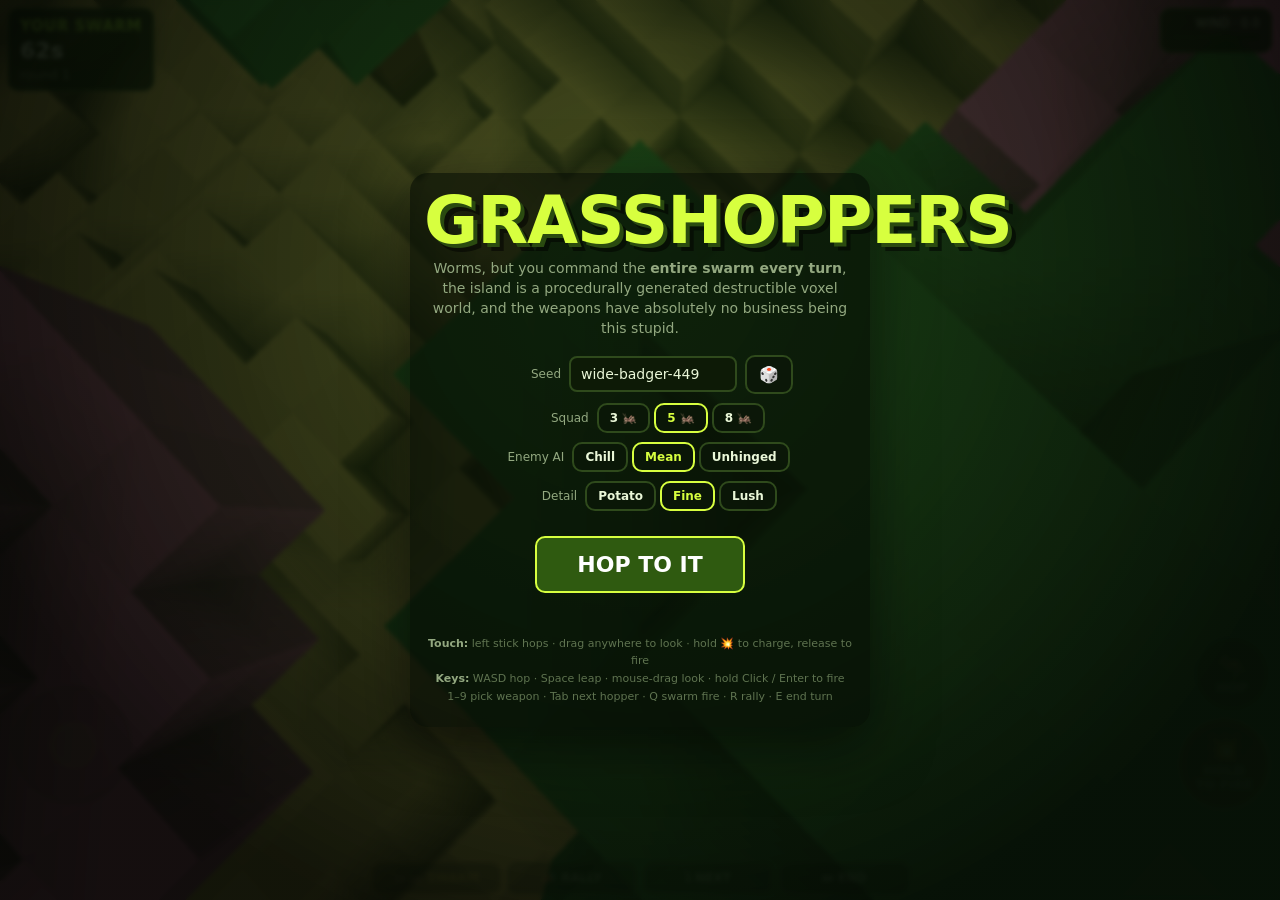
==== Grasshoppers/index.html @ c1a86372 "Add GRASSHOPPERS: a 3D voxel Worms-like with a full swarm and unhinged weapons A self-contained, dep" ====
<!DOCTYPE html>
<html lang="en">
<head>
<meta charset="UTF-8">
<meta name="viewport" content="width=device-width, initial-scale=1.0, maximum-scale=1.0, minimum-scale=1.0, user-scalable=no, viewport-fit=cover">
<meta name="mobile-web-app-capable" content="yes">
<meta name="apple-mobile-web-app-capable" content="yes">
<meta name="theme-color" content="#0d1408">
<title>GRASSHOPPERS — 3D voxel swarm artillery</title>
<style>
  :root {
    --ink: #eaf7d8;
    --dim: #93a880;
    --panel: rgba(12, 22, 8, 0.82);
    --edge: #2f4a1c;
    --hot: #d7ff3f;
    --team-a: #b6ff3b;
    --team-b: #ff5fa8;
    --danger: #ff5a3c;
    --safe: calc(env(safe-area-inset-bottom, 0px));
  }
  * { box-sizing: border-box; -webkit-tap-highlight-color: transparent; }
  html, body {
    margin: 0; padding: 0; width: 100%; height: 100%;
    overflow: hidden;
    background: #06090c;
    color: var(--ink);
    font-family: "Trebuchet MS", "Segoe UI", system-ui, sans-serif;
    overscroll-behavior: none;
    touch-action: none;
    user-select: none; -webkit-user-select: none;
  }
  #glcanvas {
    position: fixed; inset: 0; width: 100%; height: 100%;
    display: block; touch-action: none;
  }

  /* ---------------------------------------------------------------- chrome */
  #ui { position: fixed; inset: 0; pointer-events: none; z-index: 5; }
  .card {
    background: var(--panel);
    border: 2px solid var(--edge);
    border-radius: 10px;
    backdrop-filter: blur(4px);
    -webkit-backdrop-filter: blur(4px);
  }
  .btn {
    pointer-events: auto;
    background: var(--panel);
    border: 2px solid var(--edge);
    color: var(--ink);
    border-radius: 10px;
    font: inherit; font-weight: bold;
    padding: 8px 12px;
    cursor: pointer;
    transition: transform .06s, background .12s, border-color .12s;
  }
  .btn:active { transform: scale(.94); background: #23400f; }
  .btn.on { border-color: var(--hot); color: var(--hot); }
  .btn:disabled { opacity: .35; }

  /* top bar */
  #topbar {
    position: absolute; top: calc(env(safe-area-inset-top,0px) + 8px);
    left: 8px; right: 8px;
    display: flex; gap: 8px; align-items: flex-start; justify-content: space-between;
  }
  #turnbox { padding: 6px 10px; font-size: 13px; line-height: 1.35; min-width: 132px; }
  #turnwho { font-weight: bold; font-size: 15px; letter-spacing: .5px; }
  #clock { font-size: 22px; font-weight: bold; font-variant-numeric: tabular-nums; }
  #clock.low { color: var(--danger); }
  #windbox { padding: 6px 10px; font-size: 12px; text-align: right; }
  #windbar { height: 6px; background: #1d2b12; border-radius: 3px; margin-top: 4px; position: relative; width: 88px; }
  #windfill { position: absolute; top: 0; bottom: 0; left: 50%; background: var(--hot); border-radius: 3px; }

  /* squad roster */
  #roster {
    position: absolute; top: calc(env(safe-area-inset-top,0px) + 96px);
    left: 8px; display: flex; flex-direction: column; gap: 4px;
    max-height: 44vh; overflow: hidden;
  }
  .pip {
    pointer-events: auto; cursor: pointer;
    display: flex; align-items: center; gap: 5px;
    background: var(--panel); border: 2px solid var(--edge);
    border-radius: 8px; padding: 2px 6px; font-size: 11px; width: 104px;
  }
  .pip.sel { border-color: var(--hot); }
  .pip.spent { opacity: .4; }
  .pip.dead { display: none; }
  .pipbar { flex: 1; height: 5px; background: #331; border-radius: 3px; overflow: hidden; }
  .pipfill { height: 100%; background: var(--team-a); }
  .pipname { width: 20px; font-weight: bold; }

  /* reticle */
  #retic {
    position: absolute; left: 50%; top: 50%; width: 42px; height: 42px;
    margin: -21px 0 0 -21px; opacity: .9;
  }
  #retic div { position: absolute; background: var(--hot); }
  #retic .h { left: 0; right: 0; top: 20px; height: 2px; }
  #retic .v { top: 0; bottom: 0; left: 20px; width: 2px; }
  #retic .dot { left: 18px; top: 18px; width: 6px; height: 6px; border-radius: 50%; background: #fff; }
  #retic.hidden { display: none; }

  /* power meter */
  #powerwrap {
    position: absolute; left: 50%; top: 50%; margin: 30px 0 0 -70px;
    width: 140px; height: 12px; background: rgba(0,0,0,.55);
    border: 2px solid var(--edge); border-radius: 7px; overflow: hidden; display: none;
  }
  #powerwrap.show { display: block; }
  #powerfill { height: 100%; width: 0%; background: linear-gradient(90deg,#8bd63a,#f4e03a,#ff4d2e); }

  /* joystick */
  #stick {
    position: absolute; left: 14px; bottom: calc(var(--safe) + 96px);
    width: 118px; height: 118px; border-radius: 50%;
    background: rgba(10,20,6,.42); border: 2px solid var(--edge);
    pointer-events: auto; touch-action: none;
  }
  #stickknob {
    position: absolute; left: 50%; top: 50%; width: 46px; height: 46px;
    margin: -23px 0 0 -23px; border-radius: 50%;
    background: rgba(180,255,80,.5); border: 2px solid var(--hot);
  }

  /* right cluster */
  #rightpad {
    position: absolute; right: 12px; bottom: calc(var(--safe) + 92px);
    display: flex; flex-direction: column; align-items: flex-end; gap: 10px;
  }
  .bigbtn {
    pointer-events: auto; width: 88px; height: 88px; border-radius: 50%;
    border: 3px solid var(--edge); background: rgba(12,22,8,.8);
    color: var(--ink); font: inherit; font-weight: bold; font-size: 13px;
    display: flex; flex-direction: column; align-items: center; justify-content: center;
    line-height: 1.1; cursor: pointer; touch-action: none;
  }
  .bigbtn .em { font-size: 26px; }
  .bigbtn:active { transform: scale(.93); }
  #firebtn { border-color: #7a2a18; background: rgba(60,14,6,.8); }
  #hopbtn  { width: 72px; height: 72px; }

  /* bottom bar */
  #bottom {
    position: absolute; left: 0; right: 0; bottom: 0;
    padding: 6px 8px calc(var(--safe) + 6px);
    display: flex; flex-direction: column; gap: 6px;
  }
  #weprow { display: flex; gap: 6px; overflow-x: auto; padding-bottom: 2px; pointer-events: auto; scrollbar-width: none; }
  #weprow::-webkit-scrollbar { display: none; }
  .wep {
    pointer-events: auto; flex: 0 0 auto; cursor: pointer;
    background: var(--panel); border: 2px solid var(--edge); border-radius: 9px;
    padding: 3px 7px; font-size: 10px; text-align: center; min-width: 54px;
  }
  .wep .em { font-size: 20px; display: block; line-height: 1.1; }
  .wep .ammo { color: var(--dim); font-size: 9px; }
  .wep.sel { border-color: var(--hot); background: #23400f; }
  .wep.out { opacity: .3; }
  #cmdrow { display: flex; gap: 6px; justify-content: center; }
  #cmdrow .btn { font-size: 12px; padding: 7px 10px; flex: 1 1 0; max-width: 130px; }
  #swarmbtn { border-color: #7a5a10; color: #ffd84d; }

  /* toast */
  #toasts {
    position: absolute; left: 50%; top: 10%; transform: translateX(-50%);
    display: flex; flex-direction: column-reverse; align-items: center; gap: 5px;
    width: min(70%, 420px); pointer-events: none;
  }
  .toast {
    background: rgba(8,16,4,.78); border: 1px solid var(--edge); border-radius: 9px;
    padding: 5px 11px; font-weight: bold; font-size: 12.5px; text-align: center;
    line-height: 1.3; animation: pop .28s ease-out;
  }
  .toast.big { font-size: 16px; color: var(--hot); border-color: var(--hot); }
  @keyframes pop { from { transform: scale(.7); opacity: 0 } to { transform: scale(1); opacity: 1 } }

  /* screens */
  .screen {
    position: absolute; inset: 0; z-index: 20; pointer-events: auto;
    display: flex; align-items: center; justify-content: center;
    background: radial-gradient(circle at 50% 30%, rgba(20,42,10,.72) 0%, rgba(4,8,3,.93) 78%);
    backdrop-filter: blur(2px); -webkit-backdrop-filter: blur(2px);
    overflow-y: auto; padding: 20px 14px;
  }
  .screen.hidden { display: none; }
  .sheet {
    max-width: 460px; width: 100%; text-align: center;
    background: rgba(6, 12, 4, .62); border-radius: 18px; padding: 18px 14px 22px;
    box-shadow: 0 18px 60px rgba(0,0,0,.55);
  }
  h1 {
    margin: 0; font-size: 13vw; line-height: .92; letter-spacing: -1px;
    color: var(--hot); text-shadow: 4px 4px 0 #2a4a10, 8px 8px 0 rgba(0,0,0,.5);
    font-weight: 900;
  }
  @media (min-width: 520px) { h1 { font-size: 66px; } }
  .sub { color: var(--dim); font-size: 14px; margin: 6px 0 16px; line-height: 1.45; }
  .row { display: flex; gap: 8px; align-items: center; justify-content: center; margin: 9px 0; flex-wrap: wrap; }
  .row label { font-size: 12px; color: var(--dim); min-width: 74px; text-align: right; }
  input[type=text] {
    background: #0d1a06; border: 2px solid var(--edge); color: var(--ink);
    border-radius: 8px; padding: 8px 10px; font: inherit; font-size: 14px; width: 168px;
  }
  .seg { display: flex; gap: 4px; }
  .seg .btn { padding: 6px 11px; font-size: 12px; }
  #playbtn {
    margin-top: 16px; font-size: 22px; padding: 14px 40px;
    background: #2f5a10; border-color: var(--hot); color: #fff;
  }
  .fine { color: #5f7350; font-size: 11px; margin-top: 18px; line-height: 1.6; }
  .fine b { color: var(--dim); }
  #loadnote { color: var(--hot); font-size: 13px; height: 16px; margin-top: 8px; }
  #gtitle { font-size: 9vw; white-space: pre-line; }
  @media (min-width: 520px) { #gtitle { font-size: 46px; } }
</style>
</head>
<body>
<canvas id="glcanvas"></canvas>

<div id="ui">
  <div id="topbar">
    <div id="turnbox" class="card">
      <div id="turnwho">—</div>
      <div id="clock">--</div>
      <div id="roundlbl" style="color:var(--dim)">round 1</div>
    </div>
    <div id="windbox" class="card">
      <div id="windtxt">WIND —</div>
      <div id="windbar"><div id="windfill"></div></div>
      <div id="alivetxt" style="margin-top:5px"></div>
    </div>
  </div>

  <div id="roster"></div>

  <div id="retic"><div class="h"></div><div class="v"></div><div class="dot"></div></div>
  <div id="powerwrap"><div id="powerfill"></div></div>

  <div id="stick"><div id="stickknob"></div></div>

  <div id="rightpad">
    <button id="hopbtn" class="bigbtn"><span class="em">🦘</span>HOP</button>
    <button id="firebtn" class="bigbtn"><span class="em">💥</span>HOLD<br>TO FIRE</button>
  </div>

  <div id="bottom">
    <div id="weprow"></div>
    <div id="cmdrow">
      <button id="swarmbtn" class="btn">🦗🦗 SWARM</button>
      <button id="rallybtn" class="btn">📣 RALLY</button>
      <button id="nextbtn" class="btn">⤵ NEXT</button>
      <button id="endbtn" class="btn">⏭ END</button>
    </div>
  </div>

  <div id="toasts"></div>
</div>

<div id="menu" class="screen">
  <div class="sheet">
    <h1>GRASSHOPPERS</h1>
    <div class="sub">
      Worms, but you command the <b>entire swarm every turn</b>, the island is a
      procedurally generated destructible voxel world, and the weapons have
      absolutely no business being this stupid.
    </div>
    <div class="row">
      <label for="seedin">Seed</label>
      <input id="seedin" type="text" value="" maxlength="20" autocomplete="off" spellcheck="false">
      <button id="reseed" class="btn">🎲</button>
    </div>
    <div class="row">
      <label>Squad</label>
      <div class="seg" id="squadseg"></div>
    </div>
    <div class="row">
      <label>Enemy AI</label>
      <div class="seg" id="diffseg"></div>
    </div>
    <div class="row">
      <label>Detail</label>
      <div class="seg" id="qualseg"></div>
    </div>
    <button id="playbtn" class="btn">HOP TO IT</button>
    <div id="loadnote"></div>
    <div class="fine">
      <b>Touch:</b> left stick hops · drag anywhere to look · hold 💥 to charge, release to fire<br>
      <b>Keys:</b> WASD hop · Space leap · mouse-drag look · hold Click / Enter to fire<br>
      1–9 pick weapon · Tab next hopper · Q swarm fire · R rally · E end turn
    </div>
  </div>
</div>

<div id="gameover" class="screen hidden">
  <div class="sheet">
    <h1 id="gtitle">—</h1>
    <div class="sub" id="gsub"></div>
    <div class="sub" id="gstats" style="color:var(--ink)"></div>
    <button id="againbtn" class="btn" style="font-size:20px;padding:12px 32px;margin-top:10px">REMATCH</button>
  </div>
</div>

<script>
/* =========================================================================
   GRASSHOPPERS — a 3D voxel swarm-artillery game
   ---------------------------------------------------------------------
   Single self-contained page. No dependencies, no build step, no CDN.
   Hand-rolled WebGL2 voxel renderer + procedural world + far too many
   weapons that should never have been approved by anyone.

   Layout of this script:
     01  constants, math, rng, noise
     02  webgl bootstrap + shaders
     03  chunked voxel world + mesher
     04  procedural worldgen
     05  destruction, debris, particles
     06  audio (WebAudio synth, no asset files)
     07  entities: grasshoppers + physics
     08  projectiles + the weapon roster
     09  weapon firing / detonation logic
     10  enemy AI
     11  camera + input (touch first)
     12  HUD + turn state machine
     13  render frame + main loop + boot
   ========================================================================= */
"use strict";

/* ========================================================== 01  constants */

const WX = 80, WY = 56, WZ = 80;         // world size in voxels
const CS = 16;                            // chunk edge
const CX = Math.ceil(WX / CS), CY = Math.ceil(WY / CS), CZ = Math.ceil(WZ / CS);
const NCHUNK = CX * CY * CZ;

const GRAV = 26.0;                        // voxels / s^2
const VOID_Y = -14;                       // below this you are gone

// materials -------------------------------------------------------------
const AIR = 0, GRASS = 1, DIRT = 2, STONE = 3, SAND = 4, WOOD = 5, LEAF = 6,
      CANDY = 7, CHEESE = 8, SLIME = 9, CRYSTAL = 10, SPLAT = 11, BOUNCE = 12,
      ICE = 13, CHAR = 14;
const NMAT = 15;

// per-material colour, filled in by the biome picker at worldgen time
const MATCOL = new Float32Array(NMAT * 3);
// materials that make explosions bigger when they are blown up
const BRITTLE = new Float32Array(NMAT); // extra radius multiplier
let MAX_BRITTLE = 1;                    // largest entry, used to size blast scans

const TEAM_A = 0, TEAM_B = 1;
const TEAMCOL = [[0.71, 1.0, 0.23], [1.0, 0.37, 0.66]];
const TEAMNAME = ["GREEN SWARM", "PINK PLAGUE"];

/* =============================================================== 02  math */

const clamp = (v, a, b) => v < a ? a : v > b ? b : v;
const lerp = (a, b, t) => a + (b - a) * t;
const smooth = t => t * t * (3 - 2 * t);
const TAU = Math.PI * 2;

function len3(x, y, z) { return Math.hypot(x, y, z); }

// column-major 4x4, GL order ------------------------------------------------
function m4ident(o) {
  o[0]=1;o[1]=0;o[2]=0;o[3]=0; o[4]=0;o[5]=1;o[6]=0;o[7]=0;
  o[8]=0;o[9]=0;o[10]=1;o[11]=0; o[12]=0;o[13]=0;o[14]=0;o[15]=1; return o;
}
function m4persp(o, fovy, aspect, near, far) {
  const f = 1 / Math.tan(fovy / 2), nf = 1 / (near - far);
  o[0]=f/aspect;o[1]=0;o[2]=0;o[3]=0;
  o[4]=0;o[5]=f;o[6]=0;o[7]=0;
  o[8]=0;o[9]=0;o[10]=(far+near)*nf;o[11]=-1;
  o[12]=0;o[13]=0;o[14]=2*far*near*nf;o[15]=0;
  return o;
}
function m4look(o, ex, ey, ez, cx, cy, cz, ux, uy, uz) {
  let zx = ex - cx, zy = ey - cy, zz = ez - cz;
  let l = Math.hypot(zx, zy, zz) || 1; zx /= l; zy /= l; zz /= l;
  let xx = uy * zz - uz * zy, xy = uz * zx - ux * zz, xz = ux * zy - uy * zx;
  l = Math.hypot(xx, xy, xz) || 1; xx /= l; xy /= l; xz /= l;
  const yx = zy * xz - zz * xy, yy = zz * xx - zx * xz, yz = zx * xy - zy * xx;
  o[0]=xx;o[1]=yx;o[2]=zx;o[3]=0;
  o[4]=xy;o[5]=yy;o[6]=zy;o[7]=0;
  o[8]=xz;o[9]=yz;o[10]=zz;o[11]=0;
  o[12]=-(xx*ex+xy*ey+xz*ez);
  o[13]=-(yx*ex+yy*ey+yz*ez);
  o[14]=-(zx*ex+zy*ey+zz*ez);
  o[15]=1;
  return o;
}
function m4mul(o, a, b) {
  for (let c = 0; c < 4; c++) {
    const b0=b[c*4],b1=b[c*4+1],b2=b[c*4+2],b3=b[c*4+3];
    o[c*4+0]=a[0]*b0+a[4]*b1+a[8]*b2+a[12]*b3;
    o[c*4+1]=a[1]*b0+a[5]*b1+a[9]*b2+a[13]*b3;
    o[c*4+2]=a[2]*b0+a[6]*b1+a[10]*b2+a[14]*b3;
    o[c*4+3]=a[3]*b0+a[7]*b1+a[11]*b2+a[15]*b3;
  }
  return o;
}

/* ========================================================== 03  rng/noise */

function hashStr(s) {
  let h = 2166136261 >>> 0;
  for (let i = 0; i < s.length; i++) { h ^= s.charCodeAt(i); h = Math.imul(h, 16777619) >>> 0; }
  return h >>> 0;
}
function mulberry32(a) {
  return function () {
    a |= 0; a = (a + 0x6D2B79F5) | 0;
    let t = Math.imul(a ^ (a >>> 15), 1 | a);
    t = (t + Math.imul(t ^ (t >>> 7), 61 | t)) ^ t;
    return ((t ^ (t >>> 14)) >>> 0) / 4294967296;
  };
}
let rnd = mulberry32(1);                       // world rng (deterministic)
const rr = (a, b) => a + rnd() * (b - a);
const ri = (a, b) => Math.floor(a + rnd() * (b - a + 1));
const pick = arr => arr[Math.floor(rnd() * arr.length)];
// a second, non-deterministic stream for cosmetics so replays still match
const fx = Math.random;
const fr = (a, b) => a + fx() * (b - a);

let NSEED = 0;
function h3(x, y, z) {                          // integer hash -> [0,1)
  let n = Math.imul(x | 0, 374761393) ^ Math.imul(y | 0, 668265263) ^
          Math.imul(z | 0, 2147483647) ^ NSEED;
  n = (n ^ (n >>> 13)) >>> 0;
  n = Math.imul(n, 1274126177) >>> 0;
  return ((n ^ (n >>> 16)) >>> 0) / 4294967296;
}
function vnoise3(x, y, z) {                     // trilinear value noise
  const xi = Math.floor(x), yi = Math.floor(y), zi = Math.floor(z);
  const tx = smooth(x - xi), ty = smooth(y - yi), tz = smooth(z - zi);
  const c000=h3(xi,yi,zi),     c100=h3(xi+1,yi,zi);
  const c010=h3(xi,yi+1,zi),   c110=h3(xi+1,yi+1,zi);
  const c001=h3(xi,yi,zi+1),   c101=h3(xi+1,yi,zi+1);
  const c011=h3(xi,yi+1,zi+1), c111=h3(xi+1,yi+1,zi+1);
  const x00=lerp(c000,c100,tx), x10=lerp(c010,c110,tx);
  const x01=lerp(c001,c101,tx), x11=lerp(c011,c111,tx);
  return lerp(lerp(x00,x10,ty), lerp(x01,x11,ty), tz);
}
function vnoise2(x, z) { return vnoise3(x, 17.3, z); }
function fbm2(x, z, oct, lac, gain) {
  oct = oct || 4; lac = lac || 2.03; gain = gain || 0.5;
  let s = 0, a = 0.5, f = 1, n = 0;
  for (let i = 0; i < oct; i++) { s += a * vnoise2(x * f, z * f); n += a; a *= gain; f *= lac; }
  return s / n;
}
function fbm3(x, y, z, oct) {
  let s = 0, a = 0.5, f = 1, n = 0;
  for (let i = 0; i < oct; i++) { s += a * vnoise3(x*f, y*f, z*f); n += a; a *= 0.5; f *= 2.03; }
  return s / n;
}


/* ================================================ 04  webgl + shaders */

const canvas = document.getElementById('glcanvas');
let gl = null;
try {
  gl = canvas.getContext('webgl2', {
    antialias: false, alpha: false, depth: true,
    powerPreference: 'high-performance', preserveDrawingBuffer: false
  });
} catch (e) { gl = null; }

function fatal(msg) {
  document.body.innerHTML =
    '<div style="padding:36px;font:16px/1.6 system-ui;color:#eaf7d8;background:#0b1206;height:100%">' +
    '<h2 style="color:#d7ff3f">GRASSHOPPERS needs WebGL2</h2><p>' + msg + '</p></div>';
  throw new Error(msg);
}
if (!gl) fatal('Your browser could not give us a WebGL2 context. Try a recent Chrome, Edge, Firefox or Safari 15+.');

function shader(type, src) {
  const s = gl.createShader(type);
  gl.shaderSource(s, src); gl.compileShader(s);
  if (!gl.getShaderParameter(s, gl.COMPILE_STATUS))
    fatal('shader: ' + gl.getShaderInfoLog(s));
  return s;
}
function program(vs, fs, attrs) {
  const p = gl.createProgram();
  gl.attachShader(p, shader(gl.VERTEX_SHADER, vs));
  gl.attachShader(p, shader(gl.FRAGMENT_SHADER, fs));
  attrs.forEach((n, i) => gl.bindAttribLocation(p, i, n));
  gl.linkProgram(p);
  if (!gl.getProgramParameter(p, gl.LINK_STATUS))
    fatal('link: ' + gl.getProgramInfoLog(p));
  const u = {};
  const n = gl.getProgramParameter(p, gl.ACTIVE_UNIFORMS);
  for (let i = 0; i < n; i++) {
    const nm = gl.getActiveUniform(p, i).name.replace(/\[0\]$/, '');
    u[nm] = gl.getUniformLocation(p, nm);
  }
  return { p, u };
}

const FOG_FRAG = `#version 300 es
precision mediump float;
in vec3 vCol; in float vShade; in float vDist;
uniform vec3 uFog; uniform vec2 uFogRange; uniform float uAlpha; uniform vec3 uTint;
out vec4 outColor;
void main() {
  vec3 c = vCol * vShade * uTint;
  float f = clamp((vDist - uFogRange.x) / (uFogRange.y - uFogRange.x), 0.0, 1.0);
  c = mix(c, uFog, f * 0.9);
  outColor = vec4(c, uAlpha);
}`;

const progChunk = program(`#version 300 es
in vec3 aPos; in float aShade; in vec3 aCol;
uniform mat4 uVP; uniform vec3 uEye;
out vec3 vCol; out float vShade; out float vDist;
void main() {
  vCol = aCol; vShade = aShade;
  vDist = length(aPos - uEye);
  gl_Position = uVP * vec4(aPos, 1.0);
}`, FOG_FRAG, ['aPos', 'aShade', 'aCol']);

const progInst = program(`#version 300 es
in vec3 aPos; in float aShade;
in vec3 iPos; in vec3 iScale; in vec3 iCol; in float iRot;
uniform mat4 uVP; uniform vec3 uEye;
out vec3 vCol; out float vShade; out float vDist;
void main() {
  vec3 p = aPos * iScale;
  float s = sin(iRot), c = cos(iRot);
  vec3 w = vec3(p.x * c - p.z * s, p.y, p.x * s + p.z * c) + iPos;
  vCol = iCol; vShade = aShade;
  vDist = length(w - uEye);
  gl_Position = uVP * vec4(w, 1.0);
}`, FOG_FRAG, ['aPos', 'aShade', 'iPos', 'iScale', 'iCol', 'iRot']);

const progSky = program(`#version 300 es
in vec2 aPos;
out vec2 vUv;
void main() { vUv = aPos * 0.5 + 0.5; gl_Position = vec4(aPos, 0.9999, 1.0); }`,
`#version 300 es
precision mediump float;
in vec2 vUv;
uniform vec3 uTop; uniform vec3 uBot; uniform float uSunX; uniform float uSunY;
out vec4 outColor;
void main() {
  vec3 c = mix(uBot, uTop, pow(vUv.y, 0.75));
  float d = distance(vec2(vUv.x * 1.7, vUv.y), vec2(uSunX * 1.7, uSunY));
  c += vec3(1.0, 0.92, 0.6) * (0.55 * exp(-d * 26.0) + 0.16 * exp(-d * 5.0));
  outColor = vec4(c, 1.0);
}`, ['aPos']);

// full-screen triangle for the sky ------------------------------------------
const skyVAO = gl.createVertexArray();
gl.bindVertexArray(skyVAO);
{
  const b = gl.createBuffer();
  gl.bindBuffer(gl.ARRAY_BUFFER, b);
  gl.bufferData(gl.ARRAY_BUFFER, new Float32Array([-1,-1, 3,-1, -1,3]), gl.STATIC_DRAW);
  gl.enableVertexAttribArray(0);
  gl.vertexAttribPointer(0, 2, gl.FLOAT, false, 0, 0);
}
gl.bindVertexArray(null);

// ---------------------------------------------------------------- unit cube
// 6 faces x 4 verts, positions in [-0.5, 0.5], baked directional shade
const FACE_SHADE = [0.80, 0.80, 1.00, 0.42, 0.63, 0.63]; // +x -x +y -y +z -z
const FACE_DIR = [[1,0,0], [-1,0,0], [0,1,0], [0,-1,0], [0,0,1], [0,0,-1]];
const FACE_VERT = [
  [[.5,-.5,.5],[.5,-.5,-.5],[.5,.5,-.5],[.5,.5,.5]],        // +x
  [[-.5,-.5,-.5],[-.5,-.5,.5],[-.5,.5,.5],[-.5,.5,-.5]],    // -x
  [[-.5,.5,.5],[.5,.5,.5],[.5,.5,-.5],[-.5,.5,-.5]],        // +y
  [[-.5,-.5,-.5],[.5,-.5,-.5],[.5,-.5,.5],[-.5,-.5,.5]],    // -y
  [[-.5,-.5,.5],[.5,-.5,.5],[.5,.5,.5],[-.5,.5,.5]],        // +z
  [[.5,-.5,-.5],[-.5,-.5,-.5],[-.5,.5,-.5],[.5,.5,-.5]]     // -z
];

const MAXINST = 9000;
const instData = new Float32Array(MAXINST * 10);
let instN = 0;
const instVAO = gl.createVertexArray();
const instBuf = gl.createBuffer();
{
  const vp = [], idx = [];
  for (let f = 0; f < 6; f++) {
    const base = f * 4;
    for (let v = 0; v < 4; v++) {
      const P = FACE_VERT[f][v];
      vp.push(P[0], P[1], P[2], FACE_SHADE[f]);
    }
    idx.push(base, base + 1, base + 2, base, base + 2, base + 3);
  }
  gl.bindVertexArray(instVAO);
  const vb = gl.createBuffer();
  gl.bindBuffer(gl.ARRAY_BUFFER, vb);
  gl.bufferData(gl.ARRAY_BUFFER, new Float32Array(vp), gl.STATIC_DRAW);
  gl.enableVertexAttribArray(0); gl.vertexAttribPointer(0, 3, gl.FLOAT, false, 16, 0);
  gl.enableVertexAttribArray(1); gl.vertexAttribPointer(1, 1, gl.FLOAT, false, 16, 12);
  const ib = gl.createBuffer();
  gl.bindBuffer(gl.ELEMENT_ARRAY_BUFFER, ib);
  gl.bufferData(gl.ELEMENT_ARRAY_BUFFER, new Uint16Array(idx), gl.STATIC_DRAW);
  gl.bindBuffer(gl.ARRAY_BUFFER, instBuf);
  gl.bufferData(gl.ARRAY_BUFFER, instData.byteLength, gl.DYNAMIC_DRAW);
  const S = 40;
  gl.enableVertexAttribArray(2); gl.vertexAttribPointer(2, 3, gl.FLOAT, false, S, 0);  gl.vertexAttribDivisor(2, 1);
  gl.enableVertexAttribArray(3); gl.vertexAttribPointer(3, 3, gl.FLOAT, false, S, 12); gl.vertexAttribDivisor(3, 1);
  gl.enableVertexAttribArray(4); gl.vertexAttribPointer(4, 3, gl.FLOAT, false, S, 24); gl.vertexAttribDivisor(4, 1);
  gl.enableVertexAttribArray(5); gl.vertexAttribPointer(5, 1, gl.FLOAT, false, S, 36); gl.vertexAttribDivisor(5, 1);
  gl.bindVertexArray(null);
}

/** Queue one cube for this frame. */
function cube(x, y, z, sx, sy, sz, r, g, b, rot) {
  if (instN >= MAXINST) return;
  const o = instN * 10;
  instData[o] = x; instData[o+1] = y; instData[o+2] = z;
  instData[o+3] = sx; instData[o+4] = sy; instData[o+5] = sz;
  instData[o+6] = r; instData[o+7] = g; instData[o+8] = b;
  instData[o+9] = rot || 0;
  instN++;
}

let VW = 1, VH = 1, DPR = 1;
function resize() {
  DPR = Math.min(window.devicePixelRatio || 1, Q.dpr);
  VW = Math.max(2, Math.round(canvas.clientWidth * DPR));
  VH = Math.max(2, Math.round(canvas.clientHeight * DPR));
  if (canvas.width !== VW || canvas.height !== VH) { canvas.width = VW; canvas.height = VH; }
}
window.addEventListener('resize', resize);
window.addEventListener('orientationchange', () => setTimeout(resize, 250));


/* ============================================ 05  voxel world + mesher */

const vox = new Uint8Array(WX * WY * WZ);
const vidx = (x, y, z) => x + WX * (z + WZ * y);

function getV(x, y, z) {
  if (x < 0 || y < 0 || z < 0 || x >= WX || y >= WY || z >= WZ) return AIR;
  return vox[x + WX * (z + WZ * y)];
}
function solidAt(x, y, z) { return getV(x | 0, y | 0, z | 0) !== AIR; }
/** world-space (float) solidity test */
function solidW(x, y, z) { return solidAt(Math.floor(x), Math.floor(y), Math.floor(z)); }

function setV(x, y, z, m) {
  if (x < 0 || y < 0 || z < 0 || x >= WX || y >= WY || z >= WZ) return;
  const i = x + WX * (z + WZ * y);
  if (vox[i] === m) return;
  vox[i] = m;
  dirtyAround(x, y, z);
}
function heightAt(x, z) {
  if (x < 0 || z < 0 || x >= WX || z >= WZ) return -1;
  for (let y = WY - 1; y >= 0; y--) if (vox[x + WX * (z + WZ * y)] !== AIR) return y;
  return -1;
}

// ------------------------------------------------------------------- chunks
const chunks = [];
for (let cy = 0; cy < CY; cy++) for (let cz = 0; cz < CZ; cz++) for (let cx = 0; cx < CX; cx++) {
  chunks.push({
    cx, cy, cz, x0: cx * CS, y0: cy * CS, z0: cz * CS,
    vao: null, vbo: null, ibo: null, count: 0, dirty: true, built: false,
    cxc: cx * CS + CS / 2, cyc: cy * CS + CS / 2, czc: cz * CS + CS / 2
  });
}
const cidx = (cx, cy, cz) => cx + CX * (cz + CZ * cy);
const dirtyQ = [];

function markChunk(cx, cy, cz) {
  if (cx < 0 || cy < 0 || cz < 0 || cx >= CX || cy >= CY || cz >= CZ) return;
  const c = chunks[cidx(cx, cy, cz)];
  if (!c.dirty) { c.dirty = true; dirtyQ.push(c); }
}
function dirtyAround(x, y, z) {
  const cx = (x / CS) | 0, cy = (y / CS) | 0, cz = (z / CS) | 0;
  markChunk(cx, cy, cz);
  const lx = x - cx * CS, ly = y - cy * CS, lz = z - cz * CS;
  if (lx === 0) markChunk(cx - 1, cy, cz); if (lx === CS - 1) markChunk(cx + 1, cy, cz);
  if (ly === 0) markChunk(cx, cy - 1, cz); if (ly === CS - 1) markChunk(cx, cy + 1, cz);
  if (lz === 0) markChunk(cx, cy, cz - 1); if (lz === CS - 1) markChunk(cx, cy, cz + 1);
}
function markAllDirty() {
  dirtyQ.length = 0;
  for (const c of chunks) { c.dirty = true; dirtyQ.push(c); }
}

// ------------------------------------------------------------------- mesher
const SCRATCH_V = new Float32Array(400000);
const SCRATCH_I = new Uint32Array(120000);
const NA = [0, 0, 1, 1, 2, 2];                       // normal axis per face
const OTHER = [[1, 2], [1, 2], [0, 2], [0, 2], [0, 1], [0, 1]];

function buildChunk(c) {
  let vp = 0, ip = 0, vcount = 0;
  const x1 = Math.min(c.x0 + CS, WX), y1 = Math.min(c.y0 + CS, WY), z1 = Math.min(c.z0 + CS, WZ);
  const p = [0, 0, 0], q = [0, 0, 0];
  for (let y = c.y0; y < y1; y++) {
    for (let z = c.z0; z < z1; z++) {
      const row = WX * (z + WZ * y);
      for (let x = c.x0; x < x1; x++) {
        const m = vox[x + row];
        if (m === AIR) continue;
        const cr = MATCOL[m * 3], cg = MATCOL[m * 3 + 1], cb = MATCOL[m * 3 + 2];
        const jit = 0.93 + 0.14 * h3(x, y, z);
        for (let f = 0; f < 6; f++) {
          const d = FACE_DIR[f];
          const nx = x + d[0], ny = y + d[1], nz = z + d[2];
          if (getV(nx, ny, nz) !== AIR) continue;
          const na = NA[f], a1 = OTHER[f][0], a2 = OTHER[f][1];
          const verts = FACE_VERT[f];
          let dark = 0;
          const vshade = [0, 0, 0, 0];
          for (let v = 0; v < 4; v++) {
            const P = verts[v];
            p[0] = nx; p[1] = ny; p[2] = nz;
            const s1 = P[a1] > 0 ? 1 : -1, s2 = P[a2] > 0 ? 1 : -1;
            q[0] = p[0]; q[1] = p[1]; q[2] = p[2];
            q[a1] += s1;
            const side1 = getV(q[0], q[1], q[2]) !== AIR ? 1 : 0;
            q[0] = p[0]; q[1] = p[1]; q[2] = p[2];
            q[a2] += s2;
            const side2 = getV(q[0], q[1], q[2]) !== AIR ? 1 : 0;
            let occ;
            if (side1 && side2) occ = 3;
            else {
              q[0] = p[0]; q[1] = p[1]; q[2] = p[2];
              q[a1] += s1; q[a2] += s2;
              occ = side1 + side2 + (getV(q[0], q[1], q[2]) !== AIR ? 1 : 0);
            }
            vshade[v] = 1 - occ * 0.235;
            dark += occ;
          }
          const base = vcount;
          const fs = FACE_SHADE[f] * jit;
          for (let v = 0; v < 4; v++) {
            const P = verts[v];
            SCRATCH_V[vp++] = x + 0.5 + P[0];
            SCRATCH_V[vp++] = y + 0.5 + P[1];
            SCRATCH_V[vp++] = z + 0.5 + P[2];
            SCRATCH_V[vp++] = fs * vshade[v];
            SCRATCH_V[vp++] = cr; SCRATCH_V[vp++] = cg; SCRATCH_V[vp++] = cb;
          }
          vcount += 4;
          // flip the quad split so the AO gradient does not crease diagonally
          if (vshade[0] + vshade[2] > vshade[1] + vshade[3]) {
            SCRATCH_I[ip++] = base; SCRATCH_I[ip++] = base + 1; SCRATCH_I[ip++] = base + 2;
            SCRATCH_I[ip++] = base; SCRATCH_I[ip++] = base + 2; SCRATCH_I[ip++] = base + 3;
          } else {
            SCRATCH_I[ip++] = base + 1; SCRATCH_I[ip++] = base + 2; SCRATCH_I[ip++] = base + 3;
            SCRATCH_I[ip++] = base + 1; SCRATCH_I[ip++] = base + 3; SCRATCH_I[ip++] = base;
          }
        }
      }
    }
  }

  c.count = ip;
  c.dirty = false;
  c.built = true;
  if (ip === 0) return;
  if (!c.vao) {
    c.vao = gl.createVertexArray();
    c.vbo = gl.createBuffer();
    c.ibo = gl.createBuffer();
    gl.bindVertexArray(c.vao);
    gl.bindBuffer(gl.ARRAY_BUFFER, c.vbo);
    gl.enableVertexAttribArray(0); gl.vertexAttribPointer(0, 3, gl.FLOAT, false, 28, 0);
    gl.enableVertexAttribArray(1); gl.vertexAttribPointer(1, 1, gl.FLOAT, false, 28, 12);
    gl.enableVertexAttribArray(2); gl.vertexAttribPointer(2, 3, gl.FLOAT, false, 28, 16);
    gl.bindBuffer(gl.ELEMENT_ARRAY_BUFFER, c.ibo);
    gl.bindVertexArray(null);
  }
  // ELEMENT_ARRAY_BUFFER binding is VAO state — upload through this chunk's own
  // VAO so a rebuild mid-frame cannot detach anyone else's index buffer.
  gl.bindVertexArray(c.vao);
  gl.bindBuffer(gl.ARRAY_BUFFER, c.vbo);
  gl.bufferData(gl.ARRAY_BUFFER, SCRATCH_V.subarray(0, vp), gl.DYNAMIC_DRAW);
  gl.bufferData(gl.ELEMENT_ARRAY_BUFFER, SCRATCH_I.subarray(0, ip), gl.DYNAMIC_DRAW);
  gl.bindVertexArray(null);
}

function flushDirty(budget) {
  let n = 0;
  while (dirtyQ.length && n < budget) {
    const c = dirtyQ.shift();
    if (!c.dirty) continue;
    buildChunk(c); n++;
  }
  return dirtyQ.length;
}

/* ------------------------------------------------------------ ray marching */
/** DDA through the voxel grid. Returns {x,y,z,mat,dist,nx,ny,nz} or null. */
function raycast(ox, oy, oz, dx, dy, dz, maxd) {
  let x = Math.floor(ox), y = Math.floor(oy), z = Math.floor(oz);
  const sx = dx > 0 ? 1 : -1, sy = dy > 0 ? 1 : -1, sz = dz > 0 ? 1 : -1;
  const tdx = Math.abs(1 / (dx || 1e-9)), tdy = Math.abs(1 / (dy || 1e-9)), tdz = Math.abs(1 / (dz || 1e-9));
  let tmx = ((dx > 0 ? x + 1 - ox : ox - x)) * tdx;
  let tmy = ((dy > 0 ? y + 1 - oy : oy - y)) * tdy;
  let tmz = ((dz > 0 ? z + 1 - oz : oz - z)) * tdz;
  let t = 0, nx = 0, ny = 0, nz = 0, guard = 0;
  while (t < maxd && guard++ < 4096) {
    if (x >= 0 && y >= 0 && z >= 0 && x < WX && y < WY && z < WZ) {
      const m = vox[x + WX * (z + WZ * y)];
      if (m !== AIR) return { x, y, z, mat: m, dist: t, nx, ny, nz };
    } else if (y < 0) return null;
    if (tmx < tmy && tmx < tmz) { t = tmx; tmx += tdx; x += sx; nx = -sx; ny = 0; nz = 0; }
    else if (tmy < tmz) { t = tmy; tmy += tdy; y += sy; nx = 0; ny = -sy; nz = 0; }
    else { t = tmz; tmz += tdz; z += sz; nx = 0; ny = 0; nz = -sz; }
  }
  return null;
}

/* ------------------------------------------------------- frustum culling */
const frustum = new Float32Array(24);
function extractFrustum(m) {
  const P = [
    [m[3]+m[0], m[7]+m[4], m[11]+m[8],  m[15]+m[12]],
    [m[3]-m[0], m[7]-m[4], m[11]-m[8],  m[15]-m[12]],
    [m[3]+m[1], m[7]+m[5], m[11]+m[9],  m[15]+m[13]],
    [m[3]-m[1], m[7]-m[5], m[11]-m[9],  m[15]-m[13]],
    [m[3]+m[2], m[7]+m[6], m[11]+m[10], m[15]+m[14]],
    [m[3]-m[2], m[7]-m[6], m[11]-m[10], m[15]-m[14]]
  ];
  for (let i = 0; i < 6; i++) {
    const p = P[i], l = Math.hypot(p[0], p[1], p[2]) || 1;
    frustum[i*4] = p[0]/l; frustum[i*4+1] = p[1]/l; frustum[i*4+2] = p[2]/l; frustum[i*4+3] = p[3]/l;
  }
}
function sphereVisible(x, y, z, r) {
  for (let i = 0; i < 6; i++) {
    if (frustum[i*4]*x + frustum[i*4+1]*y + frustum[i*4+2]*z + frustum[i*4+3] < -r) return false;
  }
  return true;
}


/* ================================================= 06  procedural worldgen */

function sstep(e0, e1, x) { return smooth(clamp((x - e0) / (e1 - e0), 0, 1)); }

const BIOMES = [
  { name: 'THE MEADOW OF MILD REGRET',
    grass: [0.36, 0.72, 0.20], dirt: [0.44, 0.31, 0.18], stone: [0.47, 0.49, 0.50],
    skyTop: [0.24, 0.48, 0.86], skyBot: [0.72, 0.86, 0.98], fog: [0.66, 0.79, 0.93] },
  { name: 'THE FUNGAL DISTRICT',
    grass: [0.62, 0.24, 0.74], dirt: [0.28, 0.15, 0.36], stone: [0.20, 0.42, 0.44],
    skyTop: [0.19, 0.06, 0.32], skyBot: [0.74, 0.30, 0.62], fog: [0.46, 0.20, 0.48] },
  { name: 'THE CRUMB DESERT',
    grass: [0.86, 0.74, 0.36], dirt: [0.76, 0.60, 0.30], stone: [0.62, 0.48, 0.32],
    skyTop: [0.86, 0.56, 0.24], skyBot: [0.98, 0.88, 0.64], fog: [0.92, 0.78, 0.52] },
  { name: 'PERMAFROST PICNIC AREA',
    grass: [0.90, 0.95, 0.99], dirt: [0.66, 0.76, 0.86], stone: [0.40, 0.54, 0.68],
    skyTop: [0.36, 0.55, 0.80], skyBot: [0.86, 0.93, 0.99], fog: [0.80, 0.89, 0.97] },
  { name: 'CANDY GEOLOGY PRESERVE',
    grass: [0.98, 0.48, 0.68], dirt: [0.80, 0.32, 0.52], stone: [0.60, 0.44, 0.78],
    skyTop: [0.52, 0.36, 0.80], skyBot: [0.99, 0.78, 0.90], fog: [0.90, 0.70, 0.88] },
  { name: 'THE TOXIC ALLOTMENT',
    grass: [0.56, 0.86, 0.16], dirt: [0.26, 0.30, 0.12], stone: [0.14, 0.16, 0.14],
    skyTop: [0.24, 0.28, 0.08], skyBot: [0.76, 0.84, 0.22], fog: [0.50, 0.58, 0.18] },
  { name: 'MARS, PROBABLY',
    grass: [0.72, 0.30, 0.16], dirt: [0.52, 0.22, 0.13], stone: [0.36, 0.20, 0.17],
    skyTop: [0.44, 0.20, 0.16], skyBot: [0.94, 0.62, 0.40], fog: [0.78, 0.48, 0.34] }
];

let biome = BIOMES[0];

function applyBiome(b) {
  biome = b;
  const set = (m, c) => { MATCOL[m*3] = c[0]; MATCOL[m*3+1] = c[1]; MATCOL[m*3+2] = c[2]; };
  set(AIR,     [0, 0, 0]);
  set(GRASS,   b.grass);
  set(DIRT,    b.dirt);
  set(STONE,   b.stone);
  set(SAND,    [0.87, 0.79, 0.52]);
  set(WOOD,    [0.42, 0.28, 0.15]);
  set(LEAF,    [0.20, 0.55, 0.22]);
  set(CANDY,   [0.99, 0.42, 0.72]);
  set(CHEESE,  [1.00, 0.82, 0.20]);
  set(SLIME,   [0.36, 0.92, 0.32]);
  set(CRYSTAL, [0.42, 0.86, 0.96]);
  set(SPLAT,   [0.96, 0.96, 0.90]);
  set(BOUNCE,  [1.00, 0.22, 0.45]);
  set(ICE,     [0.72, 0.90, 0.99]);
  set(CHAR,    [0.12, 0.11, 0.10]);
  BRITTLE.fill(1);
  BRITTLE[CANDY] = 1.90; BRITTLE[ICE] = 1.45; BRITTLE[CHEESE] = 1.40;
  BRITTLE[LEAF]  = 1.30; BRITTLE[CRYSTAL] = 1.50;
  MAX_BRITTLE = 1;
  for (let i = 0; i < NMAT; i++) MAX_BRITTLE = Math.max(MAX_BRITTLE, BRITTLE[i]);
}

/* ------------------------------------------------------------- structures */
function blob(cx, cy, cz, r, mat, squash) {
  const sy = squash || 1;
  const ri_ = Math.ceil(r) + 1;
  for (let y = -Math.ceil(r * sy) - 1; y <= Math.ceil(r * sy) + 1; y++)
    for (let z = -ri_; z <= ri_; z++)
      for (let x = -ri_; x <= ri_; x++) {
        const d = Math.hypot(x, y / sy, z);
        if (d <= r * (0.80 + 0.32 * h3(cx + x, cy + y, cz + z))) {
          const px = cx + x, py = cy + y, pz = cz + z;
          if (px >= 0 && py >= 0 && pz >= 0 && px < WX && py < WY && pz < WZ)
            vox[vidx(px, py, pz)] = mat;
        }
      }
}
function column(x, z, y0, y1, mat) {
  for (let y = y0; y <= y1; y++) if (y >= 0 && y < WY) vox[vidx(x, y, z)] = mat;
}

function plantTree(x, z, y) {
  const h = ri(4, 8);
  column(x, z, y, y + h, WOOD);
  blob(x, y + h + 1, z, rr(2.2, 3.4), LEAF, 0.8);
}
function plantShroom(x, z, y) {
  const h = ri(3, 6);
  column(x, z, y, y + h, WOOD);
  const r = rr(2.4, 4.0), cap = pick([CANDY, SLIME, CRYSTAL, CANDY]);
  for (let dz = -5; dz <= 5; dz++) for (let dx = -5; dx <= 5; dx++) {
    const d = Math.hypot(dx, dz);
    if (d <= r) {
      const py = y + h + 1 + Math.round((1 - d / r) * 1.4);
      if (py < WY) vox[vidx(clamp(x+dx,0,WX-1), py, clamp(z+dz,0,WZ-1))] = cap;
      if (py - 1 < WY && d > r * 0.55) vox[vidx(clamp(x+dx,0,WX-1), py-1, clamp(z+dz,0,WZ-1))] = cap;
    }
  }
}
function plantSpire(x, z, y) {
  const h = ri(8, 18);
  for (let i = 0; i <= h; i++) {
    const r = Math.max(0, 2.6 * (1 - i / h) + 0.4);
    for (let dz = -3; dz <= 3; dz++) for (let dx = -3; dx <= 3; dx++)
      if (Math.hypot(dx, dz) <= r) {
        const px = x + dx, pz = z + dz, py = y + i;
        if (px >= 0 && pz >= 0 && px < WX && pz < WZ && py < WY)
          vox[vidx(px, py, pz)] = i > h - 3 ? CRYSTAL : STONE;
      }
  }
}

/* --------------------------------------------------------------- generator */
let worldTops = new Int16Array(WX * WZ);

function generateWorld(seedStr) {
  const s = hashStr(seedStr || 'grasshopper');
  rnd = mulberry32(s);
  NSEED = (s ^ 0x9e3779b9) | 0;
  vox.fill(AIR);
  applyBiome(BIOMES[Math.floor(rnd() * BIOMES.length)]);

  const F = 0.045 + rnd() * 0.028;            // terrain frequency
  const AMP = 15 + rnd() * 13;
  const BASE = 25 + rnd() * 5;
  const wob = 0.22 + rnd() * 0.20;            // coastline wobble
  const cutoff = 0.60 + rnd() * 0.12;
  const caveT = 0.585 + rnd() * 0.06;
  const cxm = WX / 2, czm = WZ / 2;

  const tops = worldTops;
  tops.fill(-1);

  for (let z = 0; z < WZ; z++) {
    for (let x = 0; x < WX; x++) {
      const nx = x * F, nz = z * F;
      let h = fbm2(nx, nz, 5, 2.03, 0.5);
      const ridge = Math.abs(vnoise2(nx * 2.4 + 11.7, nz * 2.4 + 7.3) * 2 - 1);
      h = h * 0.72 + (1 - ridge) * 0.28;

      const dx = (x - cxm) / (WX * 0.5), dz = (z - czm) / (WZ * 0.5);
      let d = Math.sqrt(dx * dx * 1.0 + dz * dz * 1.12);
      d += (vnoise2(nx * 1.25 + 31.1, nz * 1.25 + 53.7) - 0.5) * wob * 2;
      const fall = 1 - sstep(cutoff, 1.04, d);
      if (fall <= 0.001) continue;

      const top = Math.min(WY - 10, Math.floor(BASE + h * AMP * fall - (1 - fall) * 20));
      if (top < 2) continue;
      const thick = 9 + 19 * fall + 9 * fbm2(nx * 1.9 + 90.2, nz * 1.9 + 12.4, 3, 2.0, 0.5);
      const bot = Math.max(1, Math.floor(top - thick));

      for (let y = bot; y <= top && y < WY; y++) {
        // caves — but never hollow out the very top crust
        if (y < top - 2 && y > bot + 1) {
          const cv = fbm3(x * 0.085, y * 0.115, z * 0.085, 3);
          if (cv > caveT) continue;
        }
        let m;
        if (y === top) m = GRASS;
        else if (y > top - 4) m = DIRT;
        else m = STONE;
        if (m === STONE && h3(x >> 1, y >> 1, z >> 1) > 0.965) m = CRYSTAL;
        if (m === GRASS && top < BASE - 4 - h3(x, 7, z) * 5) m = SAND;
        vox[vidx(x, y, z)] = m;
      }
    }
  }

  // solid tops table (pre-props) --------------------------------------------
  for (let z = 0; z < WZ; z++) for (let x = 0; x < WX; x++) tops[x + z * WX] = heightAt(x, z);

  // props -------------------------------------------------------------------
  const nTree = ri(14, 30), nShroom = ri(8, 20), nSpire = ri(2, 6);
  const flatEnough = (x, z) => {
    const t = tops[x + z * WX];
    if (t < 4) return false;
    for (let i = -1; i <= 1; i++) for (let j = -1; j <= 1; j++) {
      const tt = tops[clamp(x+i,0,WX-1) + clamp(z+j,0,WZ-1) * WX];
      if (tt < 0 || Math.abs(tt - t) > 2) return false;
    }
    return true;
  };
  for (let i = 0; i < nTree * 6; i++) {
    if (i > nTree * 4) break;
    const x = ri(4, WX - 5), z = ri(4, WZ - 5);
    if (flatEnough(x, z) && rnd() < 0.34) plantTree(x, z, tops[x + z * WX] + 1);
  }
  for (let i = 0; i < nShroom * 5; i++) {
    const x = ri(5, WX - 6), z = ri(5, WZ - 6);
    if (flatEnough(x, z) && rnd() < 0.3) plantShroom(x, z, tops[x + z * WX] + 1);
  }
  for (let i = 0; i < nSpire * 8; i++) {
    const x = ri(6, WX - 7), z = ri(6, WZ - 7);
    if (flatEnough(x, z) && rnd() < 0.2) plantSpire(x, z, tops[x + z * WX] + 1);
  }
  // a couple of floating rocks, purely so someone can be knocked off one
  for (let i = 0, n = ri(2, 5); i < n; i++) {
    const x = ri(10, WX - 11), z = ri(10, WZ - 11);
    const t = tops[x + z * WX];
    if (t < 4) continue;
    const y = Math.min(WY - 6, t + ri(9, 16));
    blob(x, y, z, rr(3, 5.5), STONE, 0.55);
    for (let dz = -6; dz <= 6; dz++) for (let dx = -6; dx <= 6; dx++) {
      const px = x + dx, pz = z + dz;
      if (px < 0 || pz < 0 || px >= WX || pz >= WZ) continue;
      const hh = heightAt(px, pz);
      if (hh >= y - 2 && hh <= y + 6) vox[vidx(px, hh, pz)] = GRASS;
    }
  }

  for (let z = 0; z < WZ; z++) for (let x = 0; x < WX; x++) tops[x + z * WX] = heightAt(x, z);
  markAllDirty();
}

/** Collect columns a grasshopper can stand on, with headroom. */
function spawnCandidates() {
  const out = [];
  for (let z = 3; z < WZ - 3; z++) for (let x = 3; x < WX - 3; x++) {
    const t = worldTops[x + z * WX];
    if (t < 4 || t > WY - 6) continue;
    let clear = true;
    for (let y = t + 1; y <= t + 3; y++) if (getV(x, y, z) !== AIR) { clear = false; break; }
    if (!clear) continue;
    const m = getV(x, t, z);
    if (m === LEAF || m === WOOD) continue;
    out.push({ x: x + 0.5, y: t + 1, z: z + 0.5 });
  }
  return out;
}


/* ============================= 07  destruction, debris, particles, shake */

const units = [];          // grasshoppers (filled in section 09)
const shots = [];          // live projectiles / gadgets
const parts = [];          // particles
const debris = [];         // tumbling voxel chunks
const fields = [];         // persistent area effects (gravity wells, trampolines)
const MAXPART = 2600, MAXDEB = 900;

let shake = 0, shakeT = 0;
let flash = 0, flashCol = [1, 1, 1];
function addShake(v) { shake = Math.min(2.6, shake + v); }
function addFlash(v, c) { flash = Math.max(flash, v); flashCol = c || [1, 1, 1]; }

function spawnPart(x, y, z, vx, vy, vz, r, g, b, size, life, grav) {
  if (parts.length >= MAXPART) parts.shift();
  parts.push({ x, y, z, vx, vy, vz, r, g, b, size, life, max: life, grav: grav === undefined ? 6 : grav });
}
function spawnDebris(x, y, z, vx, vy, vz, mat, size) {
  if (debris.length >= MAXDEB) debris.shift();
  debris.push({
    x, y, z, vx, vy, vz, mat, size: size || 0.55,
    rot: fr(0, TAU), spin: fr(-9, 9), life: fr(2.4, 5.0), rest: 0
  });
}
function smokePuff(x, y, z, n, spread, col, size, life) {
  for (let i = 0; i < n; i++) {
    const a = fr(0, TAU), b = Math.acos(fr(-1, 1)), sp = fr(0.2, 1) * spread;
    spawnPart(x, y, z,
      Math.sin(b) * Math.cos(a) * sp, Math.cos(b) * sp * 0.9 + fr(0, spread * 0.5), Math.sin(b) * Math.sin(a) * sp,
      col[0] * fr(0.75, 1.15), col[1] * fr(0.75, 1.15), col[2] * fr(0.75, 1.15),
      size * fr(0.5, 1.4), life * fr(0.6, 1.3), fr(-1.5, 2.5));
  }
}

/* --------------------------------------------------------------- carving */

/**
 * Blow a (noisy) sphere out of the world.
 * opts: { dmg, knock, team, fillMat, scorch, noDebris, owner, kind }
 */
function explode(cx, cy, cz, R, opts) {
  opts = opts || {};
  const dmg = opts.dmg === undefined ? 34 : opts.dmg;
  const knock = opts.knock === undefined ? 13 : opts.knock;
  // how far out we have to look: brittle materials blow up wider than R
  const R2 = R * (opts.scan === undefined ? MAX_BRITTLE * 1.06 : opts.scan);
  const x0 = Math.max(0, Math.floor(cx - R2)), x1 = Math.min(WX - 1, Math.ceil(cx + R2));
  const y0 = Math.max(0, Math.floor(cy - R2)), y1 = Math.min(WY - 1, Math.ceil(cy + R2));
  const z0 = Math.max(0, Math.floor(cz - R2)), z1 = Math.min(WZ - 1, Math.ceil(cz + R2));
  let removed = 0;
  const wob = 0.16 + Math.min(0.3, R * 0.012);

  for (let y = y0; y <= y1; y++) for (let z = z0; z <= z1; z++) {
    const row = WX * (z + WZ * y);
    for (let x = x0; x <= x1; x++) {
      const m = vox[x + row];
      if (m === AIR) continue;
      const dx = x + 0.5 - cx, dy = y + 0.5 - cy, dz = z + 0.5 - cz;
      const d = Math.hypot(dx, dy, dz);
      const eff = R * BRITTLE[m] * (1 - wob + wob * 2 * h3(x * 3 + 7, y * 3, z * 3 + 13));
      if (d > eff) continue;
      vox[x + row] = AIR;
      removed++;
      if (!opts.noDebris && removed % 3 === 0 && debris.length < MAXDEB - 4) {
        const s = 1 / (d + 0.6);
        spawnDebris(x + 0.5, y + 0.5, z + 0.5,
          dx * s * fr(3, 9), dy * s * fr(3, 9) + fr(2, 7), dz * s * fr(3, 9), m, fr(0.4, 0.8));
      }
    }
  }
  if (removed) dirtyBox(x0, y0, z0, x1, y1, z1);

  if (opts.scorch) scorch(cx, cy, cz, R * 1.22);
  if (opts.fillMat) paintShell(cx, cy, cz, R * 1.3, opts.fillMat);

  // ---- entity damage & knockback
  const HR = R * 1.45;
  for (const u of units) {
    if (!u.alive) continue;
    const dx = u.x - cx, dy = u.y + 0.7 - cy, dz = u.z - cz;
    const d = Math.hypot(dx, dy, dz);
    if (d > HR) continue;
    const t = 1 - d / HR;
    if (dmg > 0) hurt(u, Math.round(dmg * Math.pow(t, 0.75)), opts.owner);
    const k = knock * Math.pow(t, 0.6) / (d + 0.9);
    u.vx += dx * k; u.vy += dy * k + knock * t * 0.42; u.vz += dz * k;
    u.grounded = false;
    u.tumble = Math.max(u.tumble, 0.35 + t * 0.7);
  }

  if (!opts.noCrumble && removed) crumble(x0, y0, z0, x1, y1, z1);
  return removed;
}

/** char the surface of a blast for that "well that used to be a hill" look */
function scorch(cx, cy, cz, R) {
  const x0 = Math.max(0, Math.floor(cx - R)), x1 = Math.min(WX - 1, Math.ceil(cx + R));
  const y0 = Math.max(0, Math.floor(cy - R)), y1 = Math.min(WY - 1, Math.ceil(cy + R));
  const z0 = Math.max(0, Math.floor(cz - R)), z1 = Math.min(WZ - 1, Math.ceil(cz + R));
  for (let y = y0; y <= y1; y++) for (let z = z0; z <= z1; z++) {
    const row = WX * (z + WZ * y);
    for (let x = x0; x <= x1; x++) {
      const m = vox[x + row];
      if (m === AIR || m === CHAR) continue;
      if (Math.hypot(x + .5 - cx, y + .5 - cy, z + .5 - cz) > R) continue;
      if (h3(x, y + 5, z) > 0.55) continue;
      vox[x + row] = CHAR;
    }
  }
}

/** coat the inside surface of a sphere with a material (cheese, candy, splat…) */
function paintShell(cx, cy, cz, R, mat) {
  const x0 = Math.max(0, Math.floor(cx - R)), x1 = Math.min(WX - 1, Math.ceil(cx + R));
  const y0 = Math.max(0, Math.floor(cy - R)), y1 = Math.min(WY - 1, Math.ceil(cy + R));
  const z0 = Math.max(0, Math.floor(cz - R)), z1 = Math.min(WZ - 1, Math.ceil(cz + R));
  for (let y = y0; y <= y1; y++) for (let z = z0; z <= z1; z++) {
    const row = WX * (z + WZ * y);
    for (let x = x0; x <= x1; x++) {
      if (vox[x + row] === AIR) continue;
      if (Math.hypot(x + .5 - cx, y + .5 - cy, z + .5 - cz) > R) continue;
      vox[x + row] = mat;
    }
  }
  dirtyBox(x0, y0, z0, x1, y1, z1);
}

/** fill air with a material (sand, candy, ice bridges) */
function fillSphere(cx, cy, cz, R, mat, onlyAir) {
  const x0 = Math.max(0, Math.floor(cx - R)), x1 = Math.min(WX - 1, Math.ceil(cx + R));
  const y0 = Math.max(0, Math.floor(cy - R)), y1 = Math.min(WY - 1, Math.ceil(cy + R));
  const z0 = Math.max(0, Math.floor(cz - R)), z1 = Math.min(WZ - 1, Math.ceil(cz + R));
  for (let y = y0; y <= y1; y++) for (let z = z0; z <= z1; z++) {
    const row = WX * (z + WZ * y);
    for (let x = x0; x <= x1; x++) {
      if (onlyAir && vox[x + row] !== AIR) continue;
      const d = Math.hypot(x + .5 - cx, y + .5 - cy, z + .5 - cz);
      if (d > R * (0.82 + 0.3 * h3(x, y, z))) continue;
      vox[x + row] = mat;
    }
  }
  dirtyBox(x0, y0, z0, x1, y1, z1);
}

function dirtyBox(x0, y0, z0, x1, y1, z1) {
  for (let cy = Math.max(0, (y0/CS)|0); cy <= Math.min(CY-1, (y1/CS)|0); cy++)
    for (let cz = Math.max(0, (z0/CS)|0); cz <= Math.min(CZ-1, (z1/CS)|0); cz++)
      for (let cx = Math.max(0, (x0/CS)|0); cx <= Math.min(CX-1, (x1/CS)|0); cx++)
        markChunk(cx, cy, cz);
}

/** anything left completely unsupported after a blast falls apart */
function crumble(x0, y0, z0, x1, y1, z1) {
  const drop = [];
  for (let y = y0; y <= y1; y++) for (let z = z0; z <= z1; z++) {
    const row = WX * (z + WZ * y);
    for (let x = x0; x <= x1; x++) {
      const m = vox[x + row];
      if (m === AIR) continue;
      let n = 0;
      if (getV(x+1,y,z) !== AIR) n++;
      if (getV(x-1,y,z) !== AIR) n++;
      if (getV(x,y+1,z) !== AIR) n++;
      if (getV(x,y-1,z) !== AIR) n++;
      if (getV(x,y,z+1) !== AIR) n++;
      if (getV(x,y,z-1) !== AIR) n++;
      if (n === 0) drop.push(x, y, z, m);
    }
  }
  for (let i = 0; i < drop.length; i += 4) {
    const x = drop[i], y = drop[i+1], z = drop[i+2], m = drop[i+3];
    vox[x + WX * (z + WZ * y)] = AIR;
    spawnDebris(x + .5, y + .5, z + .5, fr(-1.5, 1.5), fr(0, 2), fr(-1.5, 1.5), m, 0.9);
  }
  if (drop.length) dirtyBox(x0, y0, z0, x1, y1, z1);
}

/* --------------------------------------------------------------- stepping */
function stepParticles(dt) {
  for (let i = parts.length - 1; i >= 0; i--) {
    const p = parts[i];
    p.life -= dt;
    if (p.life <= 0) { parts[i] = parts[parts.length - 1]; parts.pop(); continue; }
    p.vy -= p.grav * dt;
    p.x += p.vx * dt; p.y += p.vy * dt; p.z += p.vz * dt;
    p.vx *= 0.985; p.vz *= 0.985;
  }
  for (let i = debris.length - 1; i >= 0; i--) {
    const d = debris[i];
    d.life -= dt;
    if (d.life <= 0 || d.y < VOID_Y) { debris[i] = debris[debris.length - 1]; debris.pop(); continue; }
    if (d.rest > 0) { d.rest -= dt; continue; }
    d.vy -= GRAV * 0.9 * dt;
    let nx = d.x + d.vx * dt, ny = d.y + d.vy * dt, nz = d.z + d.vz * dt;
    if (solidW(nx, d.y, d.z)) { d.vx *= -0.34; nx = d.x; }
    if (solidW(d.x, d.y, nz)) { d.vz *= -0.34; nz = d.z; }
    if (solidW(nx, ny, nz)) {
      if (d.vy < 0) { ny = Math.floor(d.y) + 0.02 + (solidW(nx, d.y, nz) ? 1 : 0); }
      d.vy *= -0.24; d.vx *= 0.55; d.vz *= 0.55; d.spin *= 0.5;
      if (Math.abs(d.vy) < 1.6) { d.vy = 0; d.rest = d.life; }
    }
    d.x = nx; d.y = ny; d.z = nz;
    d.rot += d.spin * dt;
  }
}


/* ================================ 08  audio — everything is synthesised */

let AC = null, MASTER = null, muted = false;
function audioInit() {
  if (AC) return;
  const C = window.AudioContext || window.webkitAudioContext;
  if (!C) return;
  AC = new C();
  MASTER = AC.createGain();
  MASTER.gain.value = 0.5;
  MASTER.connect(AC.destination);
}
function resumeAudio() { if (AC && AC.state === 'suspended') AC.resume(); }

let noiseBuf = null;
function noise() {
  if (!noiseBuf) {
    noiseBuf = AC.createBuffer(1, AC.sampleRate * 2, AC.sampleRate);
    const d = noiseBuf.getChannelData(0);
    for (let i = 0; i < d.length; i++) d[i] = Math.random() * 2 - 1;
  }
  const s = AC.createBufferSource();
  s.buffer = noiseBuf; s.loop = true;
  return s;
}
function env(node, t0, a, d, peak) {
  const g = AC.createGain();
  g.gain.setValueAtTime(0.0001, t0);
  g.gain.exponentialRampToValueAtTime(Math.max(0.0002, peak), t0 + a);
  g.gain.exponentialRampToValueAtTime(0.0001, t0 + a + d);
  node.connect(g);
  return g;
}

const sfx = {
  boom(mag) {
    if (!AC || muted) return;
    const t = AC.currentTime, m = clamp(mag, 0.3, 3);
    const n = noise();
    const lp = AC.createBiquadFilter();
    lp.type = 'lowpass';
    lp.frequency.setValueAtTime(1400 * m, t);
    lp.frequency.exponentialRampToValueAtTime(60, t + 0.5 * m);
    const g = env(lp, t, 0.008, 0.55 * m, 0.55 * Math.min(1.4, m));
    n.connect(lp); g.connect(MASTER);
    n.start(t); n.stop(t + 0.7 * m + 0.2);
    const o = AC.createOscillator();
    o.type = 'sine';
    o.frequency.setValueAtTime(110 * m, t);
    o.frequency.exponentialRampToValueAtTime(24, t + 0.42 * m);
    const g2 = env(o, t, 0.01, 0.45 * m, 0.5 * Math.min(1.2, m));
    g2.connect(MASTER); o.start(t); o.stop(t + 0.6 * m + 0.2);
  },
  tick(f, dur, type, vol) {
    if (!AC || muted) return;
    const t = AC.currentTime;
    const o = AC.createOscillator();
    o.type = type || 'square';
    o.frequency.value = f;
    const g = env(o, t, 0.006, dur || 0.08, vol || 0.12);
    g.connect(MASTER); o.start(t); o.stop(t + (dur || 0.08) + 0.05);
  },
  boing() {
    if (!AC || muted) return;
    const t = AC.currentTime;
    const o = AC.createOscillator();
    o.type = 'triangle';
    o.frequency.setValueAtTime(fr(180, 260), t);
    o.frequency.exponentialRampToValueAtTime(fr(600, 900), t + 0.09);
    o.frequency.exponentialRampToValueAtTime(fr(200, 320), t + 0.2);
    const g = env(o, t, 0.008, 0.22, 0.16);
    g.connect(MASTER); o.start(t); o.stop(t + 0.3);
  },
  whoosh(dur) {
    if (!AC || muted) return;
    const t = AC.currentTime, D = dur || 0.5;
    const n = noise();
    const bp = AC.createBiquadFilter();
    bp.type = 'bandpass'; bp.Q.value = 1.6;
    bp.frequency.setValueAtTime(400, t);
    bp.frequency.exponentialRampToValueAtTime(2400, t + D);
    const g = env(bp, t, D * 0.4, D * 0.6, 0.14);
    n.connect(bp); g.connect(MASTER);
    n.start(t); n.stop(t + D + 0.1);
  },
  choir() {
    if (!AC || muted) return;
    const t = AC.currentTime;
    [261.6, 329.6, 392.0, 523.3].forEach((f, i) => {
      const o = AC.createOscillator();
      o.type = 'sawtooth'; o.frequency.value = f;
      const lp = AC.createBiquadFilter();
      lp.type = 'lowpass'; lp.frequency.value = 1500;
      o.connect(lp);
      const g = env(lp, t + i * 0.04, 0.5, 1.7, 0.09);
      g.connect(MASTER); o.start(t); o.stop(t + 2.6);
    });
  },
  chirp(n) {
    if (!AC || muted) return;
    const t = AC.currentTime;
    for (let i = 0; i < (n || 4); i++) {
      const o = AC.createOscillator();
      o.type = 'square';
      o.frequency.setValueAtTime(fr(1800, 3200), t + i * 0.055);
      const g = env(o, t + i * 0.055, 0.004, 0.035, 0.07);
      g.connect(MASTER); o.start(t + i * 0.055); o.stop(t + i * 0.055 + 0.06);
    }
  },
  buzz(dur) {
    if (!AC || muted) return;
    const t = AC.currentTime, D = dur || 1.2;
    const o = AC.createOscillator();
    o.type = 'sawtooth'; o.frequency.value = 118;
    const lfo = AC.createOscillator();
    lfo.frequency.value = 26;
    const lg = AC.createGain(); lg.gain.value = 42;
    lfo.connect(lg); lg.connect(o.frequency);
    const g = env(o, t, 0.06, D, 0.1);
    g.connect(MASTER);
    o.start(t); lfo.start(t); o.stop(t + D + 0.2); lfo.stop(t + D + 0.2);
  },
  whistle(dur) {
    if (!AC || muted) return;
    const t = AC.currentTime, D = dur || 1.5;
    const o = AC.createOscillator();
    o.type = 'sine';
    o.frequency.setValueAtTime(900, t);
    o.frequency.linearRampToValueAtTime(2100, t + D);
    const g = AC.createGain();
    g.gain.setValueAtTime(0.0001, t);
    g.gain.exponentialRampToValueAtTime(0.13, t + D * 0.85);
    g.gain.exponentialRampToValueAtTime(0.0001, t + D + 0.08);
    o.connect(g); g.connect(MASTER);
    o.start(t); o.stop(t + D + 0.15);
  },
  splat() {
    if (!AC || muted) return;
    const t = AC.currentTime;
    const n = noise();
    const lp = AC.createBiquadFilter();
    lp.type = 'lowpass';
    lp.frequency.setValueAtTime(900, t);
    lp.frequency.exponentialRampToValueAtTime(140, t + 0.18);
    const g = env(lp, t, 0.005, 0.2, 0.3);
    n.connect(lp); g.connect(MASTER); n.start(t); n.stop(t + 0.3);
  },
  yell(lowish) {
    if (!AC || muted) return;
    const t = AC.currentTime;
    const o = AC.createOscillator();
    o.type = 'sawtooth';
    const base = lowish ? 130 : 320;
    o.frequency.setValueAtTime(base, t);
    o.frequency.linearRampToValueAtTime(base * 1.9, t + 0.28);
    o.frequency.linearRampToValueAtTime(base * 0.7, t + 0.62);
    const f = AC.createBiquadFilter();
    f.type = 'bandpass'; f.Q.value = 4; f.frequency.value = base * 3.2;
    o.connect(f);
    const g = env(f, t, 0.05, 0.6, 0.16);
    g.connect(MASTER); o.start(t); o.stop(t + 0.75);
  },
  sneeze() {
    if (!AC || muted) return;
    const t = AC.currentTime;
    const n = noise();
    const bp = AC.createBiquadFilter();
    bp.type = 'bandpass'; bp.Q.value = 0.8;
    bp.frequency.setValueAtTime(2600, t);
    bp.frequency.exponentialRampToValueAtTime(320, t + 0.34);
    const g = env(bp, t, 0.012, 0.36, 0.34);
    n.connect(bp); g.connect(MASTER); n.start(t); n.stop(t + 0.5);
  },
  engine(dur) {
    if (!AC || muted) return;
    const t = AC.currentTime, D = dur || 2;
    const o = AC.createOscillator();
    o.type = 'sawtooth'; o.frequency.value = 74;
    const lfo = AC.createOscillator(); lfo.type = 'square'; lfo.frequency.value = 15;
    const lg = AC.createGain(); lg.gain.value = 30;
    lfo.connect(lg); lg.connect(o.frequency);
    const lp = AC.createBiquadFilter(); lp.type = 'lowpass'; lp.frequency.value = 700;
    o.connect(lp);
    const g = env(lp, t, 0.2, D, 0.11);
    g.connect(MASTER);
    o.start(t); lfo.start(t); o.stop(t + D + 0.3); lfo.stop(t + D + 0.3);
  },
  horn(dur) {
    if (!AC || muted) return;
    const t = AC.currentTime, D = dur || 1.4;
    [1, 2.02, 3.01].forEach((mul, i) => {
      const o = AC.createOscillator();
      o.type = i ? 'sawtooth' : 'square';
      o.frequency.value = 233 * mul;
      const g = env(o, t, 0.05, D, 0.11 / (i + 1));
      g.connect(MASTER); o.start(t); o.stop(t + D + 0.2);
    });
  },
  warp() {
    if (!AC || muted) return;
    const t = AC.currentTime;
    const o = AC.createOscillator();
    o.type = 'sine';
    o.frequency.setValueAtTime(60, t);
    o.frequency.exponentialRampToValueAtTime(1400, t + 0.9);
    const g = env(o, t, 0.2, 0.8, 0.16);
    g.connect(MASTER); o.start(t); o.stop(t + 1.2);
  },
  fanfare() {
    if (!AC || muted) return;
    const t = AC.currentTime;
    [523, 659, 784, 1046].forEach((f, i) => {
      const o = AC.createOscillator();
      o.type = 'square'; o.frequency.value = f;
      const g = env(o, t + i * 0.11, 0.01, 0.24, 0.12);
      g.connect(MASTER); o.start(t + i * 0.11); o.stop(t + i * 0.11 + 0.3);
    });
  },
  sad() {
    if (!AC || muted) return;
    const t = AC.currentTime;
    [392, 370, 349, 262].forEach((f, i) => {
      const o = AC.createOscillator();
      o.type = 'triangle'; o.frequency.value = f;
      const g = env(o, t + i * 0.16, 0.02, 0.34, 0.12);
      g.connect(MASTER); o.start(t + i * 0.16); o.stop(t + i * 0.16 + 0.4);
    });
  }
};


/* ================================= 09  grasshoppers: physics + rendering */

const HW = 0.36, HH = 1.05;          // half-width, height (feet at u.y)
const HOP_MOVES = 6;                 // hops per grasshopper per turn

const NAMES = [
  'Skip', 'Twitch', 'Crumb', 'Doreen', 'Legsley', 'Chomp', 'Nibbler', 'Vault',
  'Gary', 'Mandible', 'Sir Hops', 'Bap', 'Thorax', 'Pesto', 'Kevin', 'Sprocket',
  'Wanda', 'Clatter', 'Fennel', 'Boing', 'Grub', 'Pip', 'Marge', 'Stridulate',
  'Yeet', 'Barnaby', 'Nunchuk', 'Hilda', 'Tibia', 'Snap', 'Colin', 'Verruca'
];

function makeUnit(team, pos, name) {
  return {
    team, name, x: pos.x, y: pos.y, z: pos.z,
    vx: 0, vy: 0, vz: 0, yaw: rr(0, TAU),
    hp: 100, maxhp: 100, alive: true, grounded: false,
    moves: HOP_MOVES, shot: false, tumble: 0, charge: 0, charging: false,
    airT: 0, legT: 0, hurtT: 0, blind: 0, extraAP: 0, lastGround: pos.y
  };
}

function boxHits(x, y, z) {
  const x0 = Math.floor(x - HW), x1 = Math.floor(x + HW);
  const y0 = Math.floor(y + 0.02), y1 = Math.floor(y + HH - 0.02);
  const z0 = Math.floor(z - HW), z1 = Math.floor(z + HW);
  for (let yy = y0; yy <= y1; yy++)
    for (let zz = z0; zz <= z1; zz++)
      for (let xx = x0; xx <= x1; xx++)
        if (getV(xx, yy, zz) !== AIR) return true;
  return false;
}

function stepUnit(u, dt) {
  if (!u.alive) return;
  u.hurtT = Math.max(0, u.hurtT - dt);
  u.tumble = Math.max(0, u.tumble - dt);
  u.vy -= GRAV * dt;

  // gravity fields (Gravity Hiccup) invert the pull
  for (const f of fields) {
    if (f.kind !== 'grav') continue;
    const d = Math.hypot(u.x - f.x, u.y - f.y, u.z - f.z);
    if (d < f.r) u.vy += GRAV * 2.05 * dt * (1 - d / f.r);
  }

  const sub = Math.max(1, Math.ceil((Math.abs(u.vx) + Math.abs(u.vy) + Math.abs(u.vz)) * dt / 0.25));
  const h = dt / sub;
  for (let s = 0; s < sub; s++) {
    let nx = u.x + u.vx * h;
    if (boxHits(nx, u.y, u.z)) { u.vx *= -0.28; nx = u.x; }
    u.x = nx;
    let nz = u.z + u.vz * h;
    if (boxHits(u.x, u.y, nz)) { u.vz *= -0.28; nz = u.z; }
    u.z = nz;
    let ny = u.y + u.vy * h;
    if (boxHits(u.x, ny, u.z)) {
      if (u.vy < 0) {
        // landing
        const fall = -u.vy;
        if (fall > 23) {
          hurt(u, Math.round((fall - 23) * 1.9), null, 'gravity');
          smokePuff(u.x, u.y, u.z, 8, 3, [0.7, 0.6, 0.5], 0.24, 0.5);
        }
        if (fall > 5 && u.airT > 0.2) sfx.boing();
        u.grounded = true; u.airT = 0;
        u.vx *= 0.42; u.vz *= 0.42;
      }
      u.vy = 0; ny = u.y;
    }
    u.y = ny;
  }

  const onGround = boxHits(u.x, u.y - 0.07, u.z);
  u.grounded = onGround && u.vy <= 0.01;
  if (u.grounded) {
    const fr_ = 1 - Math.min(1, 9.5 * dt);
    u.vx *= fr_; u.vz *= fr_;
    u.airT = 0; u.lastGround = u.y;
  } else {
    u.airT += dt;
  }

  // bounce pads left lying around by the Antigravity Trampoline
  if (u.grounded) {
    const bx = Math.floor(u.x), bz = Math.floor(u.z), by = Math.floor(u.y - 0.1);
    if (getV(bx, by, bz) === BOUNCE) {
      u.vy = 27; u.grounded = false;
      sfx.boing(); sfx.tick(1400, 0.1, 'sine', 0.1);
      smokePuff(u.x, u.y, u.z, 12, 4, [1, 0.3, 0.5], 0.3, 0.5);
    }
  }

  // toxic tide (sudden death)
  if (slimeY > 0 && u.y < slimeY) {
    u.slimeT = (u.slimeT || 0) + dt;
    if (u.slimeT > 0.5) { u.slimeT = 0; hurt(u, 9, null, 'slime'); }
    if (fx() < dt * 20) smokePuff(u.x, u.y + 0.4, u.z, 1, 1.5, [0.4, 1, 0.35], 0.2, 0.7);
  }

  if (u.y < VOID_Y) {
    u.hp = 0;
    killUnit(u, 'the void', true);
  }
  if (Math.abs(u.vx) + Math.abs(u.vz) > 0.4)
    u.yaw = Math.atan2(u.vz, u.vx);
  u.legT += dt * (u.grounded ? 2 : 9);
}

function hopUnit(u, dirX, dirZ, power) {
  if (!u.alive || !u.grounded) return false;
  const p = clamp(power, 0, 1);
  const up = 9.4 + p * 10.5;
  const fwd = 4.2 + p * 11.5;
  const l = Math.hypot(dirX, dirZ);
  if (l > 0.001) { dirX /= l; dirZ /= l; u.yaw = Math.atan2(dirZ, dirX); }
  else { dirX = Math.cos(u.yaw) * 0.25; dirZ = Math.sin(u.yaw) * 0.25; }
  u.vx = dirX * fwd; u.vz = dirZ * fwd; u.vy = up;
  u.grounded = false;
  u.airT = 0.001;
  sfx.boing();
  smokePuff(u.x, u.y + 0.05, u.z, 5, 2.2, [0.75, 0.72, 0.6], 0.2, 0.35);
  return true;
}

/* ------------------------------------------------------------ damage/death */
function hurt(u, amount, owner, cause) {
  if (!u.alive || amount <= 0) return;
  u.hp -= amount;
  u.hurtT = 0.35;
  floater(u.x, u.y + 1.5, u.z, '-' + amount, u.team === TEAM_A ? '#ff8b6a' : '#ffd08a');
  if (owner && owner.team !== u.team) owner.dmgDone = (owner.dmgDone || 0) + amount;
  if (u.hp <= 0) {
    u.hp = 0;
    if (owner && owner !== u) { if (owner.team !== u.team) stats[owner.team].kills++; }
    killUnit(u, cause, false);
  }
}

function killUnit(u, cause, silent) {
  if (!u.alive) return;
  u.alive = false;
  stats[u.team].lost++;
  const c = TEAMCOL[u.team];
  for (let i = 0; i < 26; i++)
    spawnDebris(u.x, u.y + fr(0.1, 1.0), u.z, fr(-7, 7), fr(2, 11), fr(-7, 7),
      u.team === TEAM_A ? LEAF : CANDY, fr(0.2, 0.42));
  smokePuff(u.x, u.y + 0.6, u.z, 22, 6, c, 0.3, 0.9);
  if (!silent) {
    // grasshoppers are, regrettably, full of explosive enthusiasm
    explode(u.x, u.y + 0.5, u.z, 2.7, { dmg: 16, knock: 12, owner: null, noDebris: false });
    sfx.boom(0.7);
  }
  toast(u.name + ' has been thoroughly disassembled', false);
  floater(u.x, u.y + 1.8, u.z, '💀', '#ffffff', 2.2);
  refreshRoster();
}

/* ------------------------------------------------------------- rendering */
function drawUnit(u, selected, t) {
  const c = Math.cos(u.yaw), s = Math.sin(u.yaw);
  const col = TEAMCOL[u.team];
  const hurtMix = u.hurtT > 0 ? (Math.sin(u.hurtT * 60) > 0 ? 1 : 0) : 0;
  const R = hurtMix ? 1 : col[0], G = hurtMix ? 0.3 : col[1], B = hurtMix ? 0.3 : col[2];
  const dark = 0.62;
  const air = !u.grounded;
  const bob = u.grounded ? Math.sin(t * 3 + u.legT) * 0.03 : 0;
  const tilt = air ? clamp(u.vy * 0.012, -0.16, 0.2) : 0;

  const P = (ox, oy, oz, sx, sy, sz, r, g, b) => {
    cube(u.x + ox * c - oz * s, u.y + oy + bob, u.z + ox * s + oz * c, sx, sy, sz, r, g, b, u.yaw);
  };

  // abdomen + thorax
  P(-0.34, 0.44 - tilt * 0.5, 0, 0.62, 0.42, 0.44, R * dark, G * dark, B * dark);
  P(0.10, 0.50, 0, 0.52, 0.46, 0.46, R, G, B);
  // head
  P(0.46, 0.58 + tilt, 0, 0.36, 0.36, 0.38, R * 1.08, G * 1.08, B * 1.08);
  // eyes
  P(0.60, 0.66 + tilt, 0.15, 0.14, 0.16, 0.14, 0.06, 0.05, 0.05);
  P(0.60, 0.66 + tilt, -0.15, 0.14, 0.16, 0.14, 0.06, 0.05, 0.05);
  // antennae
  const aw = Math.sin(t * 4 + u.legT * 0.4) * 0.09;
  P(0.66, 0.86 + aw, 0.10, 0.07, 0.30, 0.07, 0.10, 0.09, 0.06);
  P(0.66, 0.86 - aw, -0.10, 0.07, 0.30, 0.07, 0.10, 0.09, 0.06);
  // team helmet stripe
  P(0.30, 0.74, 0, 0.30, 0.10, 0.50, 1, 1, 1);
  // wings
  P(-0.16, 0.62, 0.20, 0.66, 0.06, 0.16, R * 1.2, G * 1.2, B * 1.2);
  P(-0.16, 0.62, -0.20, 0.66, 0.06, 0.16, R * 1.2, G * 1.2, B * 1.2);
  // front legs
  const kick = air ? 0.22 : Math.sin(u.legT * 2) * 0.06;
  P(0.30, 0.20, 0.24, 0.08, 0.42, 0.08, 0.15, 0.13, 0.08);
  P(0.30, 0.20, -0.24, 0.08, 0.42, 0.08, 0.15, 0.13, 0.08);
  P(0.06, 0.20, 0.26, 0.08, 0.42, 0.08, 0.15, 0.13, 0.08);
  P(0.06, 0.20, -0.26, 0.08, 0.42, 0.08, 0.15, 0.13, 0.08);
  // the famous hind legs
  const fold = air ? 0.34 : 0.0;
  P(-0.26, 0.60 + fold * 0.5, 0.30, 0.16, 0.44, 0.12, R * 0.8, G * 0.8, B * 0.8);
  P(-0.26, 0.60 + fold * 0.5, -0.30, 0.16, 0.44, 0.12, R * 0.8, G * 0.8, B * 0.8);
  P(-0.40 - kick, 0.22 + fold, 0.32, 0.12, 0.44, 0.10, 0.16, 0.14, 0.09);
  P(-0.40 - kick, 0.22 + fold, -0.32, 0.12, 0.44, 0.10, 0.16, 0.14, 0.09);

  if (selected) {
    const r = 0.9 + Math.sin(t * 5) * 0.08;
    for (let i = 0; i < 8; i++) {
      const a = t * 1.4 + i / 8 * TAU;
      cube(u.x + Math.cos(a) * r, u.y + 1.85 + Math.sin(t * 4) * 0.08, u.z + Math.sin(a) * r,
        0.11, 0.11, 0.11, 0.86, 1, 0.25, 0);
    }
  }
  if (u.shot && u.moves <= 0) {
    cube(u.x, u.y + 1.6, u.z, 0.18, 0.18, 0.18, 0.35, 0.35, 0.35, t);
  }
}


/* ==================================================== 10  the weapon roster
   Every one of these was signed off by a committee of grasshoppers who had
   been awake for four days. Mechanically they are all different; that is the
   entire point.
   ------------------------------------------------------------------------ */

const WEAPONS = [
  { id: 'egg', tag: 'Egg', name: 'Grenade Egg', em: '🥚', ammo: -1, kind: 'lob', speed: 34,
    r: 5.0, dmg: 42, fuse: 3.0, bounce: 0.42, aim: 'arc',
    blurb: 'Standard issue. Laid this morning. Bounces, then regrets everything.' },

  { id: 'sand', tag: 'Sand', name: 'Pocket Sand', em: '🏜️', ammo: -1, kind: 'cone', speed: 0,
    r: 9, dmg: 14, spread: 0.55, push: 6, blind: 2, fill: SAND, aim: 'look',
    blurb: 'SHA-SHA! Blinds them for two turns and fills their nice hole with sand.' },

  { id: 'cricket', tag: 'Cricket', name: 'Holy Hand Cricket', em: '🦗', ammo: 1, kind: 'lob', speed: 30,
    r: 11.5, dmg: 110, fuse: 3.2, bounce: 0.25, holy: true, scorch: true, aim: 'arc',
    blurb: 'And the Lord did grin, and the grasshoppers did feast upon the lambs and sloths...' },

  { id: 'cheese', tag: 'Cheese', name: 'Nuclear Cheese Wheel', em: '🧀', ammo: 2, kind: 'roller', speed: 26,
    r: 8.5, dmg: 72, fuse: 7.5, aim: 'arc',
    blurb: 'Rolls downhill melting a trench through the planet, then goes off. Aged badly.' },

  { id: 'badger', tag: 'Badger', name: 'Sneezing Badger', em: '🦡', ammo: 2, kind: 'burrow', speed: 32,
    r: 8.0, dmg: 68, fuse: 2.2, aim: 'arc',
    blurb: 'Burrows in, tunnels somewhere random, sneezes catastrophically. Bless you.' },

  { id: 'beenana', tag: 'Bee-nana', name: 'Bee-nana Bomb', em: '🍌', ammo: 2, kind: 'cluster', speed: 33,
    r: 5.5, dmg: 28, fuse: 3.0, bounce: 0.3, kids: 6, kidHoming: true, aim: 'arc',
    blurb: 'Splits into six bananas. The bananas split into bees. The bees hold grudges.' },

  { id: 'grandma', tag: 'Grandma', name: "Grandma's Trebuchet", em: '👵', ammo: 1, kind: 'grandma', speed: 0,
    r: 9.5, dmg: 85, aim: 'point',
    blurb: 'Launches an actual grandmother from orbit. She bounces three times. She is furious.' },

  { id: 'mower', tag: 'Mower', name: 'Lawnmower Uprising', em: '🌀', ammo: 2, kind: 'driver', speed: 0,
    r: 4.0, dmg: 44, aim: 'look',
    blurb: 'Autonomous. Shaves the top off the world in a straight line until it dies.' },

  { id: 'vuvu', tag: 'Vuvuzela', name: 'Vuvuzela of Doom', em: '📯', ammo: 3, kind: 'cone', speed: 0,
    r: 26, dmg: 6, spread: 0.34, push: 44, strip: true, aim: 'look',
    blurb: 'No explosion. Just a wall of sound that removes everyone from the island.' },

  { id: 'toad', tag: 'Toad', name: 'Exploding Toad', em: '🐸', ammo: 3, kind: 'toad', speed: 24,
    r: 6.5, dmg: 58, hops: 4, aim: 'arc',
    blurb: 'Hops toward the nearest enemy of its own accord. It has made peace with this.' },

  { id: 'hiccup', tag: 'Hiccup', name: 'Gravity Hiccup', em: '🕳️', ammo: 2, kind: 'field', speed: 30,
    r: 13, dmg: 18, fuse: 1.6, field: 'grav', dur: 4.5, aim: 'arc',
    blurb: 'Inverts gravity in a huge sphere. Terrain floats. Everyone floats. Then it stops.' },

  { id: 'pigeon', tag: 'Pigeons', name: 'Airstrike: The Pigeons', em: '🕊️', ammo: 2, kind: 'carpet', speed: 0,
    r: 4.0, dmg: 30, count: 9, paint: SPLAT, aim: 'point',
    blurb: 'A flock passes over the target. What they drop is not, technically, a bomb.' },

  { id: 'locust', tag: 'Locust', name: 'Concrete Locust', em: '🗿', ammo: 1, kind: 'drill', speed: 0,
    r: 6.5, dmg: 95, passes: 3, aim: 'point',
    blurb: 'Falls from the sky, punches a hole clean through the island, comes back up. Thrice.' },

  { id: 'tramp', tag: 'Tramp', name: 'Antigravity Trampoline', em: '🤸', ammo: 3, kind: 'field', speed: 30,
    r: 3.2, dmg: 0, fuse: 2.4, field: 'tramp', aim: 'arc',
    blurb: 'Permanent bounce pad. Launches literally anything that touches it. Including you.' },

  { id: 'mint', tag: 'Mint', name: 'Mint Condition', em: '🍬', ammo: 2, kind: 'paintbomb', speed: 32,
    r: 10, dmg: 8, fuse: 2.0, mat: CANDY, aim: 'arc',
    blurb: 'Turns terrain into candy. Candy is brittle. Every future blast here is enormous.' },

  { id: 'kettle', tag: 'Kettle', name: 'The Unstable Kettle', em: '☕', ammo: 3, kind: 'kettle', speed: 33,
    r: 15, dmg: 95, bounce: 0.3, aim: 'arc',
    blurb: 'Whistles for one to six seconds. 40% chance it is simply a nice cup of tea.' },

  { id: 'mother', tag: 'Mother', name: 'Call the Mother Locust', em: '👑', ammo: 1, kind: 'buff', speed: 0,
    r: 0, dmg: 0, aim: 'none',
    blurb: 'Every grasshopper you have left gets another shot and a full tank of hops.' }
];

const WBYID = {};
WEAPONS.forEach((w, i) => { w.idx = i; WBYID[w.id] = w; });

// per-team ammo pools -------------------------------------------------------
let ammo = [{}, {}];
function resetAmmo() {
  ammo = [{}, {}];
  for (const t of [0, 1]) for (const w of WEAPONS) ammo[t][w.id] = w.ammo;
}
function haveAmmo(team, w) { return ammo[team][w.id] !== 0; }
function useAmmo(team, w, n) {
  if (ammo[team][w.id] < 0) return;
  ammo[team][w.id] = Math.max(0, ammo[team][w.id] - (n || 1));
}

/* -------------------------------------------------------------------- wind */
let windX = 0, windZ = 0;
function rollWind() {
  windX = rr(-7, 7); windZ = rr(-4.5, 4.5);
}

/* --------------------------------------------------------------- projectiles */
function newShot(o) {
  o.t = 0;
  o.trailT = 0;
  if (o.size === undefined) o.size = 0.42;
  if (o.col === undefined) o.col = [1, 1, 1];
  if (o.gravMul === undefined) o.gravMul = 1;
  if (o.windMul === undefined) o.windMul = 1;
  shots.push(o);
  return o;
}

/**
 * The one entry point for making a weapon happen.
 * aim = { dx,dy,dz  (unit dir), power 0..1, px,py,pz (world target or null) }
 */
function fireWeapon(u, w, aim) {
  const sp = w.speed * (0.42 + 0.58 * aim.power);
  const ox = u.x + aim.dx * 0.9, oy = u.y + 0.85 + aim.dy * 0.9, oz = u.z + aim.dz * 0.9;
  const base = { owner: u, team: u.team, w, x: ox, y: oy, z: oz,
                 vx: aim.dx * sp + u.vx * 0.4, vy: aim.dy * sp + u.vy * 0.4, vz: aim.dz * sp + u.vz * 0.4 };

  switch (w.kind) {
    case 'lob': case 'cluster': case 'paintbomb':
      newShot(Object.assign(base, { kind: 'lob', fuse: w.fuse, bounce: w.bounce || 0.35,
        size: w.holy ? 0.6 : 0.42, col: w.holy ? [1, 0.95, 0.4] : [0.95, 0.9, 0.75] }));
      if (w.holy) { sfx.choir(); toast('🦗 THE HOLY HAND CRICKET 🦗', true); }
      else sfx.whoosh(0.4);
      break;

    case 'field':
      newShot(Object.assign(base, { kind: 'lob', fuse: w.fuse, bounce: 0.25, size: 0.5,
        col: w.field === 'grav' ? [0.35, 0.1, 0.6] : [1, 0.2, 0.45] }));
      sfx.whoosh(0.4);
      break;

    case 'kettle':
      newShot(Object.assign(base, { kind: 'lob', fuse: fr(1.0, 6.0), bounce: 0.3, size: 0.5,
        col: [0.85, 0.88, 0.92], dud: fx() < 0.4, kettle: true }));
      sfx.whistle(1.2);
      toast('☕ the kettle is on', false);
      break;

    case 'roller':
      newShot(Object.assign(base, { kind: 'roller', fuse: w.fuse, size: 1.5,
        col: [1, 0.82, 0.2], rolling: false, gravMul: 1.15, windMul: 0.2 }));
      sfx.whoosh(0.5);
      break;

    case 'burrow':
      newShot(Object.assign(base, { kind: 'burrow', fuse: w.fuse, size: 0.55,
        col: [0.85, 0.85, 0.88], dug: false, digT: 0, windMul: 0.4 }));
      sfx.whoosh(0.35);
      break;

    case 'toad':
      newShot(Object.assign(base, { kind: 'toad', size: 0.6, col: [0.35, 0.85, 0.3],
        hopsLeft: w.hops, landT: 0, fuse: 14, windMul: 0.2 }));
      sfx.tick(320, 0.16, 'square', 0.13);
      break;

    case 'cone':
      coneBlast(u, w, aim);
      return;

    case 'driver': {
      const l = Math.hypot(aim.dx, aim.dz) || 1;
      newShot({ kind: 'mower', owner: u, team: u.team, w,
        x: u.x + aim.dx / l * 1.4, y: u.y + 0.5, z: u.z + aim.dz / l * 1.4,
        vx: aim.dx / l * 9, vy: 0, vz: aim.dz / l * 9, t: 0, trailT: 0,
        size: 1.2, col: [0.9, 0.15, 0.15], life: 9, gravMul: 1, windMul: 0 });
      sfx.engine(4);
      toast('🌀 the mower has been released', false);
      break;
    }

    case 'strike': case 'grandma': case 'carpet': case 'drill':
      skyStrike(u, w, aim);
      break;

    case 'buff':
      motherLocust(u);
      return;
  }
}

/* ------------------------------------------------------------ sky weapons */
function skyStrike(u, w, aim) {
  const p = aim.px !== null && aim.px !== undefined
    ? { x: aim.px, y: aim.py, z: aim.pz }
    : { x: u.x + aim.dx * 30, y: u.y + aim.dy * 30, z: u.z + aim.dz * 30 };
  const topY = WY + 12;

  if (w.kind === 'grandma') {
    newShot({ kind: 'grandma', owner: u, team: u.team, w,
      x: p.x, y: topY, z: p.z, vx: fr(-1, 1), vy: -6, vz: fr(-1, 1),
      t: 0, trailT: 0, size: 1.6, col: [0.85, 0.7, 0.8], bouncesLeft: 3,
      gravMul: 1.7, windMul: 0.2 });
    sfx.yell(false);
    toast('👵 SHE IS COMING', true);
  } else if (w.kind === 'drill') {
    newShot({ kind: 'drill', owner: u, team: u.team, w,
      x: p.x, y: topY, z: p.z, vx: 0, vy: -34, vz: 0,
      t: 0, trailT: 0, size: 2.4, col: [0.55, 0.55, 0.58],
      passesLeft: w.passes, dir: -1, gravMul: 0, windMul: 0 });
    sfx.horn(1.6);
    toast('🗿 CONCRETE LOCUST INBOUND', true);
  } else if (w.kind === 'carpet') {
    const ang = fr(0, TAU), cx = Math.cos(ang), cz = Math.sin(ang);
    for (let i = 0; i < w.count; i++) {
      const off = (i - (w.count - 1) / 2) * 3.4;
      newShot({ kind: 'lob', owner: u, team: u.team, w,
        x: p.x + cx * off + fr(-1, 1), y: topY + i * 1.6, z: p.z + cz * off + fr(-1, 1),
        vx: cx * 2, vy: -8, vz: cz * 2, t: 0, trailT: 0,
        fuse: 99, bounce: 0, size: 0.5, col: [1, 1, 0.95],
        paint: w.paint, gravMul: 1.2, windMul: 0.5 });
    }
    sfx.chirp(8);
    toast('🕊️ incoming flock — take cover, or don\'t', true);
  }
}

/* ------------------------------------------------------------ cone weapons */
function coneBlast(u, w, aim) {
  const R = w.r, half = w.spread;
  const dx = aim.dx, dy = aim.dy, dz = aim.dz;

  // visible blast cone
  for (let i = 0; i < 90; i++) {
    const t = fr(0.2, 1);
    const jx = dx + fr(-half, half), jy = dy + fr(-half, half), jz = dz + fr(-half, half);
    const l = Math.hypot(jx, jy, jz) || 1;
    spawnPart(u.x + jx / l * 1.2, u.y + 0.8 + jy / l * 1.2, u.z + jz / l * 1.2,
      jx / l * R * fr(1.0, 2.2), jy / l * R * fr(1.0, 2.2), jz / l * R * fr(1.0, 2.2),
      w.id === 'vuvu' ? 0.9 : 0.90, w.id === 'vuvu' ? 0.4 : 0.80, w.id === 'vuvu' ? 0.95 : 0.45,
      fr(0.2, 0.55), fr(0.35, 0.9) * (1 + t), -1);
  }

  // push + damage anything inside the cone
  for (const v of units) {
    if (!v.alive) continue;
    const ex = v.x - u.x, ey = v.y + 0.6 - (u.y + 0.8), ez = v.z - u.z;
    const d = Math.hypot(ex, ey, ez);
    if (d > R || d < 0.2) continue;
    const dot = (ex * dx + ey * dy + ez * dz) / d;
    if (dot < 1 - half * 1.2) continue;
    const t = (1 - d / R);
    if (w.dmg) hurt(v, Math.round(w.dmg * t), u);
    if (!v.alive) continue;
    const push = w.push * t;
    v.vx += dx * push; v.vy += dy * push + push * 0.45; v.vz += dz * push;
    v.grounded = false; v.tumble = 1.1;
    if (w.blind) { v.blind = w.blind; floater(v.x, v.y + 1.7, v.z, 'BLIND!', '#ffe066', 1.6); }
  }

  // terrain effect
  const steps = Math.floor(R * 2.2);
  for (let i = 3; i < steps; i++) {
    const t = i / steps;
    const px = u.x + dx * R * t, py = u.y + 0.8 + dy * R * t, pz = u.z + dz * R * t;
    const rad = 0.7 + half * R * t * 0.9;
    if (w.strip) {
      // sandblast: shave loose voxels off the surface
      explode(px, py, pz, rad * 0.55, { dmg: 0, knock: 0, noDebris: fx() > 0.35 });
    } else if (w.fill) {
      fillSphere(px, py, pz, rad * 0.7, w.fill, true);
    }
  }
  if (w.id === 'vuvu') { sfx.horn(1.9); addShake(0.9); toast('📯 BWAAAAAAAAAAA', true); }
  else { sfx.splat(); toast('🏜️ SHA-SHA!', false); }
}

/* ------------------------------------------------------- the mother locust */
function motherLocust(u) {
  let n = 0;
  for (const v of units) {
    if (!v.alive || v.team !== u.team) continue;
    v.shot = false; v.moves = HOP_MOVES; n++;
    floater(v.x, v.y + 1.9, v.z, '+ACTION', '#d7ff3f', 1.8);
    smokePuff(v.x, v.y + 0.8, v.z, 14, 4, [0.6, 1, 0.2], 0.3, 0.8);
  }
  // giant silhouette flies over
  for (let i = 0; i < 200; i++) {
    const t = i / 200;
    spawnPart(t * WX, WY + 6 + Math.sin(t * 9) * 3, WZ * 0.5 + Math.cos(t * 5) * 12,
      fr(-1, 1), fr(-3, -1), fr(-1, 1), 0.5, 0.95, 0.2, fr(0.4, 1.1), fr(1, 2.2), 0.4);
  }
  addFlash(0.75, [0.55, 1, 0.25]);
  addShake(0.7);
  sfx.buzz(2.2); sfx.fanfare();
  toast('👑 THE MOTHER LOCUST ANSWERS — ' + n + ' grasshoppers rearmed', true);
}


/* ================================ 11  projectile simulation + detonation */

function nearestUnitTo(x, y, z, team, enemyOnly) {
  let best = null, bd = 1e9;
  for (const u of units) {
    if (!u.alive) continue;
    if (enemyOnly && u.team === team) continue;
    const d = Math.hypot(u.x - x, u.y + 0.6 - y, u.z - z);
    if (d < bd) { bd = d; best = u; }
  }
  return best;
}

/** integrate a flying shot; returns 'terrain' | unit | 'void' | null */
function flyStep(s, dt) {
  s.vy -= GRAV * s.gravMul * dt;
  s.vx += windX * s.windMul * dt;
  s.vz += windZ * s.windMul * dt;
  const sp = Math.hypot(s.vx, s.vy, s.vz);
  const sub = Math.max(1, Math.ceil(sp * dt / 0.4));
  const h = dt / sub;
  for (let i = 0; i < sub; i++) {
    const nx = s.x + s.vx * h, ny = s.y + s.vy * h, nz = s.z + s.vz * h;
    if (solidW(nx, ny, nz)) {
      // work out which face we came through, for bouncing
      s.hitNx = solidW(nx, s.y, s.z) ? -Math.sign(s.vx) : 0;
      s.hitNy = solidW(s.x, ny, s.z) ? -Math.sign(s.vy) : 0;
      s.hitNz = solidW(s.x, s.y, nz) ? -Math.sign(s.vz) : 0;
      if (!s.hitNx && !s.hitNy && !s.hitNz) s.hitNy = 1;
      return 'terrain';
    }
    s.x = nx; s.y = ny; s.z = nz;
    if (s.t > 0.12) {
      for (const u of units) {
        if (!u.alive) continue;
        if (u === s.owner && s.t < 0.4) continue;
        if (Math.hypot(u.x - s.x, u.y + 0.55 - s.y, u.z - s.z) < 0.85 + s.size * 0.5) return u;
      }
    }
    if (s.y < VOID_Y || s.x < -40 || s.x > WX + 40 || s.z < -40 || s.z > WZ + 40) return 'void';
  }
  return null;
}

function bounceOff(s, damp) {
  if (s.hitNx) { s.x -= s.vx * 0.02; s.vx = -s.vx * damp; }
  if (s.hitNy) { s.y -= s.vy * 0.02; s.vy = -s.vy * damp; }
  if (s.hitNz) { s.z -= s.vz * 0.02; s.vz = -s.vz * damp; }
  s.vx *= 0.82; s.vz *= 0.82;
  if (Math.hypot(s.vx, s.vy, s.vz) > 3.5) sfx.tick(fr(220, 400), 0.06, 'triangle', 0.07);
}

function trail(s, dt, col, rate, size) {
  s.trailT += dt;
  const step = rate || 0.022;
  while (s.trailT > step) {
    s.trailT -= step;
    spawnPart(s.x + fr(-.1, .1), s.y + fr(-.1, .1), s.z + fr(-.1, .1),
      fr(-.7, .7), fr(-.2, 1.1), fr(-.7, .7),
      col[0], col[1], col[2], (size || 0.2) * fr(0.6, 1.3), fr(0.25, 0.6), -0.6);
  }
}

function killShot(s) { const i = shots.indexOf(s); if (i >= 0) { shots[i] = shots[shots.length-1]; shots.pop(); } }

/* -------------------------------------------------------------- detonation */
function detonate(s, hitUnit) {
  const w = s.w;
  killShot(s);
  const R = w.r, D = w.dmg;

  if (w.kind === 'cluster' && !s.isKid) {
    smokePuff(s.x, s.y, s.z, 22, 7, [1, 0.9, 0.2], 0.36, 0.8);
    sfx.boom(0.6); addShake(0.28);
    explode(s.x, s.y, s.z, R * 0.55, { dmg: D * 0.5, knock: 9, owner: s.owner });
    for (let i = 0; i < w.kids; i++) {
      const a = (i / w.kids) * TAU + fr(0, 1);
      newShot({ kind: 'bee', owner: s.owner, team: s.team, w, isKid: true,
        x: s.x, y: s.y + 0.6, z: s.z,
        vx: Math.cos(a) * fr(6, 12), vy: fr(7, 13), vz: Math.sin(a) * fr(6, 12),
        size: 0.26, col: [1, 0.9, 0.15], fuse: fr(4.5, 7), gravMul: 0.35, windMul: 0.3,
        target: null });
    }
    sfx.buzz(2.4);
    toast('🐝 the bees are out', false);
    return;
  }

  if (s.kettle) {
    if (s.dud) {
      smokePuff(s.x, s.y, s.z, 26, 2.2, [0.9, 0.9, 0.95], 0.3, 1.6);
      sfx.tick(520, 0.4, 'sine', 0.09);
      toast('☕ ...it was just a nice cup of tea', false);
      floater(s.x, s.y + 1, s.z, 'TEA', '#cfe8ff', 2.2);
      return;
    }
    toast('☕ IT WAS NOT TEA', true);
  }

  if (w.kind === 'field') {
    if (w.field === 'grav') { makeGravField(s.x, s.y, s.z, w.r, w.dur); return; }
    if (w.field === 'tramp') { makeTrampoline(s.x, s.y, s.z, w.r); return; }
  }

  if (w.kind === 'paintbomb') {
    explode(s.x, s.y, s.z, R * 0.45, { dmg: D, knock: 8, owner: s.owner });
    paintShell(s.x, s.y, s.z, R, w.mat);
    smokePuff(s.x, s.y, s.z, 40, 6, [1, 0.4, 0.7], 0.4, 1.3);
    sfx.tick(880, 0.3, 'sine', 0.12); sfx.boom(0.5);
    addShake(0.3);
    toast('🍬 terrain converted to candy — that is now extremely fragile', false);
    return;
  }

  const opts = { dmg: D, knock: w.holy ? 26 : 14, owner: s.owner, scorch: w.scorch };
  const removed = explode(s.x, s.y, s.z, R, opts);
  if (s.paint) paintShell(s.x, s.y, s.z, R * 1.15, s.paint);

  const mag = clamp(R / 6, 0.4, 2.6);
  sfx.boom(mag);
  addShake(mag * 0.55);
  smokePuff(s.x, s.y, s.z, Math.min(90, 18 + R * 5), R * 0.9,
    w.holy ? [1, 0.95, 0.45] : [0.95, 0.62, 0.2], R * 0.09, 0.9);
  smokePuff(s.x, s.y, s.z, Math.min(70, 12 + R * 4), R * 0.55, [0.28, 0.26, 0.24], R * 0.13, 1.7);
  if (w.holy) { addFlash(0.9, [1, 0.96, 0.6]); }
  else if (R > 9) addFlash(0.45, [1, 0.8, 0.4]);
  if (hitUnit && hitUnit !== true) floater(s.x, s.y + 1.4, s.z, 'DIRECT HIT', '#ffe066', 2);
}

/* -------------------------------------------------------------- the fields */
function makeGravField(x, y, z, r, dur) {
  fields.push({ kind: 'grav', x, y, z, r, t: dur, max: dur });
  sfx.warp(); addShake(0.8); addFlash(0.6, [0.5, 0.25, 0.9]);
  toast('🕳️ GRAVITY HAS RESIGNED', true);
  // rip the surface up into the air
  let n = 0;
  const R = Math.ceil(r);
  for (let dy = -R; dy <= R && n < 620; dy++)
    for (let dz = -R; dz <= R && n < 620; dz++)
      for (let dx = -R; dx <= R && n < 620; dx++) {
        const d = Math.hypot(dx, dy, dz);
        if (d > r) continue;
        const px = Math.floor(x + dx), py = Math.floor(y + dy), pz = Math.floor(z + dz);
        const m = getV(px, py, pz);
        if (m === AIR) continue;
        if (getV(px, py + 1, pz) !== AIR) continue;   // surface only
        if (fx() > 0.7) continue;
        vox[px + WX * (pz + WZ * py)] = AIR;
        const dd = debris.length < MAXDEB - 2;
        if (dd) {
          debris.push({ x: px + .5, y: py + .5, z: pz + .5,
            vx: fr(-1.2, 1.2), vy: fr(1.5, 5.5), vz: fr(-1.2, 1.2),
            mat: m, size: 0.95, rot: fr(0, TAU), spin: fr(-3, 3),
            life: dur + fr(2, 4), rest: 0, floaty: { x, y, z, r } });
        }
        n++;
      }
  dirtyBox(Math.floor(x - r), Math.floor(y - r), Math.floor(z - r),
           Math.ceil(x + r), Math.ceil(y + r), Math.ceil(z + r));
  explode(x, y, z, r * 0.22, { dmg: 18, knock: 4, owner: null, noDebris: true });
}

function makeTrampoline(x, y, z, r) {
  const gy = Math.floor(y);
  let placed = 0;
  for (let dz = -r; dz <= r; dz++) for (let dx = -r; dx <= r; dx++) {
    if (Math.hypot(dx, dz) > r) continue;
    const px = Math.floor(x + dx), pz = Math.floor(z + dz);
    if (px < 0 || pz < 0 || px >= WX || pz >= WZ) continue;
    let sy = -1;
    for (let yy = Math.min(WY - 2, gy + 4); yy >= Math.max(0, gy - 6); yy--)
      if (getV(px, yy, pz) !== AIR) { sy = yy; break; }
    if (sy < 0) {
      if (Math.abs(gy - y) < 3) { setV(px, gy, pz, BOUNCE); placed++; }
      continue;
    }
    setV(px, sy, pz, BOUNCE); placed++;
  }
  sfx.boing(); sfx.tick(1200, 0.2, 'sine', 0.1);
  smokePuff(x, y, z, 26, 4, [1, 0.25, 0.5], 0.3, 0.9);
  toast('🤸 trampoline installed. permanently. good luck.', false);
}

function stepFields(dt) {
  for (let i = fields.length - 1; i >= 0; i--) {
    const f = fields[i];
    f.t -= dt;
    if (fx() < dt * 26) spawnPart(
      f.x + fr(-f.r, f.r), f.y + fr(-f.r, f.r) * 0.5, f.z + fr(-f.r, f.r),
      0, fr(1, 4), 0, 0.55, 0.25, 0.92, fr(0.15, 0.4), fr(0.5, 1.2), -3);
    if (f.t <= 0) {
      fields.splice(i, 1);
      if (f.kind === 'grav') {
        toast('…and gravity came back', false);
        sfx.boom(1.1); addShake(0.7);
        for (const d of debris) if (d.floaty) { d.floaty = null; d.vy = -3; d.life = Math.max(d.life, 2.5); }
      }
    }
  }
}

/* ------------------------------------------------------------ step shots */
function stepShots(dt) {
  for (let i = shots.length - 1; i >= 0; i--) {
    const s = shots[i];
    if (shots.indexOf(s) < 0) continue;
    s.t += dt;
    const w = s.w;

    switch (s.kind) {

      /* ------------------------------------------------------------ lob */
      case 'lob': {
        trail(s, dt, w.holy ? [1, 0.95, 0.5] : [0.8, 0.78, 0.7], 0.02, w.holy ? 0.3 : 0.18);
        if (w.holy && fx() < dt * 8) spawnPart(s.x, s.y + fr(0, 1), s.z, 0, fr(0.5, 2), 0, 1, 1, 0.6, 0.35, 0.8, -1);
        s.fuse -= dt;
        const hit = flyStep(s, dt);
        if (hit === 'void') { killShot(s); break; }
        if (hit === 'terrain') {
          if (s.bounce > 0.05 && s.fuse > 0.12) bounceOff(s, s.bounce);
          else detonate(s, false);
          break;
        }
        if (hit) { detonate(s, hit); break; }
        if (s.fuse <= 0) detonate(s, false);
        break;
      }

      /* ------------------------------------------------------------ bee */
      case 'bee': {
        trail(s, dt, [1, 0.9, 0.2], 0.03, 0.13);
        s.fuse -= dt;
        if (!s.target || !s.target.alive) s.target = nearestUnitTo(s.x, s.y, s.z, s.team, true);
        if (s.target) {
          const tx = s.target.x - s.x, ty = s.target.y + 0.6 - s.y, tz = s.target.z - s.z;
          const l = Math.hypot(tx, ty, tz) || 1;
          const acc = 34;
          s.vx += tx / l * acc * dt; s.vy += ty / l * acc * dt; s.vz += tz / l * acc * dt;
          const sp = Math.hypot(s.vx, s.vy, s.vz);
          if (sp > 17) { s.vx *= 17 / sp; s.vy *= 17 / sp; s.vz *= 17 / sp; }
        }
        const hit = flyStep(s, dt);
        if (hit === 'void' || s.fuse <= 0) { detonate(s, false); break; }
        if (hit) { detonate(s, hit !== 'terrain' ? hit : false); break; }
        break;
      }

      /* --------------------------------------------------------- roller */
      case 'roller': {
        trail(s, dt, [1, 0.85, 0.25], 0.02, 0.24);
        s.fuse -= dt;
        if (!s.rolling) {
          const hit = flyStep(s, dt);
          if (hit === 'void') { killShot(s); break; }
          if (hit === 'terrain') { s.rolling = true; s.vy = 0; sfx.engine(2); }
          else if (hit) { detonate(s, hit); break; }
        } else {
          // roll downhill, melting a trench
          const gx = (heightAt(Math.floor(s.x) + 1, Math.floor(s.z)) - heightAt(Math.floor(s.x) - 1, Math.floor(s.z)));
          const gz = (heightAt(Math.floor(s.x), Math.floor(s.z) + 1) - heightAt(Math.floor(s.x), Math.floor(s.z) - 1));
          s.vx += -clamp(gx, -6, 6) * 5.5 * dt;
          s.vz += -clamp(gz, -6, 6) * 5.5 * dt;
          const sp = Math.hypot(s.vx, s.vz);
          if (sp < 3) { const a = fr(0, TAU); s.vx += Math.cos(a) * 4; s.vz += Math.sin(a) * 4; }
          if (sp > 18) { s.vx *= 18 / sp; s.vz *= 18 / sp; }
          s.x += s.vx * dt; s.z += s.vz * dt;
          const h = heightAt(Math.floor(s.x), Math.floor(s.z));
          s.y = h < 0 ? s.y - 22 * dt : lerp(s.y, h + 1.6, Math.min(1, dt * 9));
          explode(s.x, s.y - 0.4, s.z, 2.1, { dmg: 26, knock: 9, owner: s.owner, scan: 1.1, noCrumble: true, noDebris: fx() > 0.4 });
          if (fx() < dt * 30) paintShell(s.x, s.y - 1.4, s.z, 2.4, CHEESE);
          const near = nearestUnitTo(s.x, s.y, s.z, s.team, true);
          if (near && Math.hypot(near.x - s.x, near.y - s.y, near.z - s.z) < 2.0) { detonate(s, near); break; }
          if (s.y < VOID_Y || s.fuse <= 0) { detonate(s, false); break; }
        }
        break;
      }

      /* --------------------------------------------------------- burrow */
      case 'burrow': {
        if (!s.dug) {
          trail(s, dt, [0.9, 0.9, 0.92], 0.02, 0.16);
          const hit = flyStep(s, dt);
          if (hit === 'void') { killShot(s); break; }
          if (hit === 'terrain') {
            s.dug = true; s.digT = w.fuse;
            const l = Math.hypot(s.vx, s.vy, s.vz) || 1;
            s.dvx = s.vx / l; s.dvy = Math.min(-0.2, s.vy / l); s.dvz = s.vz / l;
            sfx.tick(160, 0.4, 'sawtooth', 0.1);
            toast('🦡 the badger is in the walls', false);
          } else if (hit) { detonate(s, hit); }
        } else {
          s.digT -= dt;
          // wander through the rock
          s.dvx += fr(-2.4, 2.4) * dt; s.dvy += fr(-1.8, 1.8) * dt; s.dvz += fr(-2.4, 2.4) * dt;
          const l = Math.hypot(s.dvx, s.dvy, s.dvz) || 1;
          s.dvx /= l; s.dvy /= l; s.dvz /= l;
          const spd = 11;
          s.x += s.dvx * spd * dt; s.y += s.dvy * spd * dt; s.z += s.dvz * spd * dt;
          explode(s.x, s.y, s.z, 1.5, { dmg: 8, knock: 3, owner: s.owner, scan: 1.1, noCrumble: true, noDebris: fx() > 0.25 });
          if (fx() < dt * 24) spawnPart(s.x, s.y, s.z, fr(-2, 2), fr(0, 3), fr(-2, 2), 0.6, 0.5, 0.4, 0.28, 0.7, 2);
          if (s.digT <= 0 || s.y < 1 || s.y > WY - 1) {
            sfx.sneeze();
            toast('🦡 BLESS YOU', true);
            detonate(s, false);
          }
        }
        break;
      }

      /* ----------------------------------------------------------- toad */
      case 'toad': {
        s.fuse -= dt;
        const grounded = solidW(s.x, s.y - 0.35, s.z);
        if (grounded && s.vy <= 0) {
          s.vy = 0; s.vx *= 0.5; s.vz *= 0.5;
          s.landT += dt;
          if (fx() < dt * 3) sfx.tick(fr(180, 260), 0.1, 'square', 0.09);
          if (s.landT > 0.45) {
            s.landT = 0;
            s.hopsLeft--;
            if (s.hopsLeft <= 0) { toast('🐸 ribbit.', false); detonate(s, false); break; }
            const tgt = nearestUnitTo(s.x, s.y, s.z, s.team, true);
            let dx = fr(-1, 1), dz = fr(-1, 1);
            if (tgt) { dx = tgt.x - s.x; dz = tgt.z - s.z; }
            const l = Math.hypot(dx, dz) || 1;
            s.vx = dx / l * fr(7, 12); s.vz = dz / l * fr(7, 12); s.vy = fr(9, 15);
            s.y += 0.15;
            sfx.boing();
            smokePuff(s.x, s.y, s.z, 5, 2, [0.4, 0.8, 0.3], 0.2, 0.4);
          }
        } else {
          const hit = flyStep(s, dt);
          if (hit === 'void' || s.fuse <= 0) { detonate(s, false); break; }
          if (hit && hit !== 'terrain') { detonate(s, hit); break; }
          if (hit === 'terrain') { s.vy = Math.min(0, s.vy); s.y = Math.floor(s.y) + 1.02; }
        }
        break;
      }

      /* -------------------------------------------------------- grandma */
      case 'grandma': {
        trail(s, dt, [0.85, 0.6, 0.75], 0.02, 0.3);
        const hit = flyStep(s, dt);
        if (hit === 'void') { killShot(s); break; }
        if (hit || s.y < 0.5) {
          const n = s.bouncesLeft;
          const R = w.r * (0.55 + 0.45 * n / 3);
          explode(s.x, s.y, s.z, R, { dmg: w.dmg * (0.5 + 0.5 * n / 3), knock: 20, owner: s.owner, scorch: true });
          sfx.boom(R / 5); sfx.yell(n < 2); addShake(1.0);
          smokePuff(s.x, s.y, s.z, 50, R, [0.9, 0.6, 0.3], 0.4, 1.2);
          s.bouncesLeft--;
          if (s.bouncesLeft <= 0 || s.y < 0.5) { killShot(s); toast('👵 she is satisfied', false); break; }
          s.y += 1.2; s.vy = 24 + fr(0, 6);
          s.vx = fr(-9, 9); s.vz = fr(-9, 9);
          toast('👵 SHE IS NOT DONE (' + s.bouncesLeft + ' left)', false);
        }
        break;
      }

      /* ---------------------------------------------------------- drill */
      case 'drill': {
        const spd = 30;
        s.y += s.dir * spd * dt;
        explode(s.x, s.y, s.z, w.r, { dmg: w.dmg * 0.35, knock: 18, owner: s.owner, scan: 1.1, noCrumble: true, noDebris: fx() > 0.5 });
        if (fx() < dt * 40) smokePuff(s.x, s.y, s.z, 3, 5, [0.55, 0.55, 0.6], 0.5, 0.8);
        addShake(0.24);
        if (fx() < dt * 8) sfx.tick(fr(60, 110), 0.12, 'sawtooth', 0.1);
        if ((s.dir < 0 && s.y < -8) || (s.dir > 0 && s.y > WY + 14)) {
          s.passesLeft--;
          if (s.passesLeft <= 0) {
            killShot(s);
            explode(s.x, clamp(s.y, 2, WY - 2), s.z, w.r * 1.4, { dmg: w.dmg, knock: 26, owner: s.owner, scorch: true });
            sfx.boom(2.2); addShake(1.4);
            toast('🗿 the locust is at rest', false);
            break;
          }
          s.dir *= -1;
          s.x += fr(-4, 4); s.z += fr(-4, 4);
          sfx.horn(1.1);
          toast('🗿 ...it is coming back (' + s.passesLeft + ')', true);
        }
        break;
      }

      /* ---------------------------------------------------------- mower */
      case 'mower': {
        s.life -= dt;
        const gh = heightAt(Math.floor(s.x), Math.floor(s.z));
        if (gh < 0) { s.vy -= GRAV * dt; s.y += s.vy * dt; }
        else { s.y = lerp(s.y, gh + 1.0, Math.min(1, dt * 10)); s.vy = 0; }
        s.x += s.vx * dt; s.z += s.vz * dt;
        s.rot = (s.rot || 0) + dt * 22;
        // shave the top layers in a swath
        for (let dz = -3; dz <= 3; dz++) for (let dx = -3; dx <= 3; dx++) {
          if (Math.hypot(dx, dz) > 2.6) continue;
          const px = Math.floor(s.x + dx), pz = Math.floor(s.z + dz);
          const t = heightAt(px, pz);
          if (t < 0 || t > s.y + 2.2) continue;
          for (let k = 0; k < 3; k++) {
            const yy = t - k;
            if (yy < 0) break;
            if (getV(px, yy, pz) === AIR) continue;
            const m = getV(px, yy, pz);
            vox[px + WX * (pz + WZ * yy)] = AIR;
            if (fx() < 0.3) spawnDebris(px + .5, yy + .5, pz + .5, fr(-4, 4), fr(4, 10), fr(-4, 4), m, 0.5);
          }
          dirtyAround(px, clamp(t, 0, WY - 1), pz);
        }
        for (const u of units) {
          if (!u.alive) continue;
          if (Math.hypot(u.x - s.x, u.y + 0.4 - s.y, u.z - s.z) < 2.4) {
            hurt(u, Math.round(w.dmg * dt * 3), s.owner);
            u.vy += 22 * dt * 8; u.vx += fr(-3, 3); u.vz += fr(-3, 3);
            u.grounded = false;
          }
        }
        if (fx() < dt * 30) spawnPart(s.x, s.y + 0.4, s.z, fr(-6, 6), fr(2, 8), fr(-6, 6), 0.4, 0.8, 0.2, 0.24, 0.6, 4);
        if (s.life <= 0 || s.y < VOID_Y || s.x < 0 || s.z < 0 || s.x > WX || s.z > WZ) {
          killShot(s);
          if (s.y > VOID_Y) {
            explode(s.x, s.y, s.z, w.r, { dmg: w.dmg, knock: 15, owner: s.owner, scorch: true });
            sfx.boom(1.1); addShake(0.6);
            toast('🌀 the mower has gone to a better place', false);
          }
        }
        break;
      }
    }
  }
}

/* --------------------------------------------------- projectile rendering */
function drawShots(t) {
  for (const s of shots) {
    const c = s.col || [1, 1, 1];
    const sz = s.size;
    switch (s.kind) {
      case 'grandma':
        cube(s.x, s.y, s.z, 1.2, 1.5, 1.0, 0.55, 0.25, 0.45, t * 3);
        cube(s.x, s.y + 1.1, s.z, 0.8, 0.8, 0.8, 0.95, 0.78, 0.65, t * 3);
        cube(s.x, s.y + 1.6, s.z, 1.0, 0.4, 1.0, 0.85, 0.85, 0.9, t * 3);
        break;
      case 'drill':
        for (let i = 0; i < 5; i++)
          cube(s.x, s.y + i * 1.4 * -s.dir, s.z, 3.2 - i * 0.45, 1.3, 3.2 - i * 0.45,
            0.5 + i * 0.03, 0.5 + i * 0.03, 0.53, t * 4 + i);
        cube(s.x, s.y + 2.4 * -s.dir, s.z, 1.2, 1.2, 3.6, 0.42, 0.42, 0.45, t * 4);
        break;
      case 'mower':
        cube(s.x, s.y, s.z, 1.9, 0.8, 1.4, 0.85, 0.12, 0.12, Math.atan2(s.vz, s.vx));
        cube(s.x, s.y + 0.6, s.z, 1.0, 0.5, 1.0, 0.2, 0.2, 0.22, Math.atan2(s.vz, s.vx));
        cube(s.x, s.y - 0.45, s.z, 2.6, 0.16, 2.6, 0.75, 0.75, 0.8, s.rot || 0);
        break;
      case 'roller':
        cube(s.x, s.y, s.z, 2.2, 2.2, 1.5, 1, 0.84, 0.2, t * 9);
        cube(s.x, s.y, s.z, 1.5, 1.5, 1.7, 0.95, 0.76, 0.12, t * 9);
        break;
      case 'toad':
        cube(s.x, s.y + 0.3, s.z, 1.0, 0.7, 0.9, 0.3, 0.8, 0.28, Math.atan2(s.vz, s.vx));
        cube(s.x, s.y + 0.72, s.z, 0.32, 0.3, 0.7, 0.95, 0.95, 0.2, Math.atan2(s.vz, s.vx));
        break;
      case 'burrow':
        if (s.dug) break;
        cube(s.x, s.y, s.z, 0.9, 0.6, 0.6, 0.9, 0.9, 0.92, t * 6);
        cube(s.x, s.y, s.z, 0.5, 0.7, 0.7, 0.15, 0.15, 0.17, t * 6);
        break;
      default:
        cube(s.x, s.y, s.z, sz * 2, sz * 2, sz * 2, c[0], c[1], c[2], t * 5);
        if (s.w && s.w.holy) {
          cube(s.x, s.y + 0.85, s.z, 0.16, 0.5, 0.16, 1, 0.95, 0.4, 0);
          cube(s.x, s.y + 0.95, s.z, 0.42, 0.16, 0.16, 1, 0.95, 0.4, 0);
        }
    }
  }
}


/* ==================================================== 12  the enemy swarm */

const DIFFS = [
  { id: 'chill',    label: 'Chill',     err: 0.150, moveP: 0.55, big: 0.25 },
  { id: 'mean',     label: 'Mean',      err: 0.070, moveP: 0.75, big: 0.55 },
  { id: 'unhinged', label: 'Unhinged',  err: 0.022, moveP: 0.92, big: 0.90 }
];
let diff = DIFFS[1];

/**
 * Solve a ballistic launch direction from a->b at a given speed.
 * Returns a unit direction, or null when the target is simply out of reach.
 */
function solveLob(ax, ay, az, bx, by, bz, speed, high) {
  const dx = bx - ax, dz = bz - az, dy = by - ay;
  const g = GRAV;
  const d = Math.hypot(dx, dz);
  if (d < 0.001) return { dx: 0, dy: 1, dz: 0, t: 2 * speed / g };
  const v2 = speed * speed;
  const disc = v2 * v2 - g * (g * d * d + 2 * dy * v2);
  if (disc < 0) return null;
  const root = Math.sqrt(disc);
  const tanA = (v2 + (high ? root : -root)) / (g * d);
  const ang = Math.atan(tanA);
  const ca = Math.cos(ang), sa = Math.sin(ang);
  const t = d / (speed * ca);
  return { dx: dx / d * ca, dy: sa, dz: dz / d * ca, t };
}

/** same, but iterate twice to cancel out the wind drift */
function solveLobWind(ax, ay, az, bx, by, bz, speed, high, windMul) {
  let tx = bx, tz = bz, sol = null;
  for (let i = 0; i < 3; i++) {
    sol = solveLob(ax, ay, az, tx, ty_(), tz, speed, high);
    if (!sol) return null;
    const drift = 0.5 * sol.t * sol.t * (windMul === undefined ? 1 : windMul);
    tx = bx - windX * drift;
    tz = bz - windZ * drift;
  }
  function ty_() { return by; }
  return sol;
}

const ai = { on: false, list: [], i: 0, phase: 'done', t: 0, u: null, tgt: null, w: null, hops: 0, aimSol: null };

function startAITurn() {
  ai.on = true;
  ai.list = units.filter(u => u.alive && u.team === turnTeam);
  ai.i = 0; ai.phase = 'next'; ai.t = 0.7; ai.u = null;
}

function aiPickTarget(u) {
  let best = null, bs = -1e9;
  for (const v of units) {
    if (!v.alive || v.team === u.team) continue;
    const d = Math.hypot(v.x - u.x, v.y - u.y, v.z - u.z);
    let s = 220 - d * 1.7 + (100 - v.hp) * 1.1;
    if (v.y < 14) s += 25;                        // dangling over the void: finish them
    s += fr(-18, 18) * (diff.err * 8);
    if (s > bs) { bs = s; best = v; }
  }
  return best;
}

function aiPickWeapon(u, tgt) {
  const d = Math.hypot(tgt.x - u.x, tgt.y - u.y, tgt.z - u.z);
  const opts = [];
  for (const w of WEAPONS) {
    if (!haveAmmo(u.team, w)) continue;
    let wt = 0;
    switch (w.aim) {
      case 'arc':   wt = d < 62 ? 1.0 : 0.15; break;
      case 'point': wt = 1.5; break;
      case 'look':  wt = d < 15 ? 1.6 : 0.02; break;
      case 'none':  wt = (units.filter(x => x.alive && x.team === u.team).length > 2) ? 0.35 : 0.02; break;
    }
    if (w.kind === 'driver') wt = d < 42 && d > 8 ? 1.1 : 0.05;
    if (w.kind === 'toad')   wt = d < 45 ? 1.3 : 0.1;
    if (w.kind === 'tramp' || w.field === 'tramp') wt *= 0.15;
    // bigger brains reach for the awful stuff
    wt *= (1 - diff.big) + diff.big * clamp(w.dmg / 90, 0.15, 1.5);
    if (ammo[u.team][w.id] > 0 && ammo[u.team][w.id] <= 1) wt *= 0.55 + diff.big;
    if (wt > 0) opts.push({ w, wt });
  }
  if (!opts.length) return WBYID.egg;
  let tot = 0; for (const o of opts) tot += o.wt;
  let r = fx() * tot;
  for (const o of opts) { r -= o.wt; if (r <= 0) return o.w; }
  return opts[opts.length - 1].w;
}

function stepAI(dt) {
  if (!ai.on) return;
  ai.t -= dt;

  switch (ai.phase) {
    case 'next': {
      if (ai.t > 0) break;
      if (ai.i >= ai.list.length || turnClock <= 0) { ai.on = false; endTurn(); break; }
      const u = ai.list[ai.i++];
      if (!u.alive || u.shot) { ai.t = 0.05; break; }
      ai.u = u; camFollow(u, false);
      ai.tgt = aiPickTarget(u);
      if (!ai.tgt) { ai.on = false; endTurn(); break; }
      ai.w = aiPickWeapon(u, ai.tgt);
      const d = Math.hypot(ai.tgt.x - u.x, ai.tgt.z - u.z);
      ai.hops = (fx() < diff.moveP && d > 16 && u.moves > 0) ? Math.min(u.moves, ri(1, 3)) : 0;
      ai.phase = ai.hops ? 'move' : 'aim';
      ai.t = 0.75;
      break;
    }

    case 'move': {
      if (ai.t > 0) break;
      const u = ai.u;
      if (!u.alive) { ai.phase = 'next'; ai.t = 0.2; break; }
      if (ai.hops <= 0 || u.moves <= 0) { ai.phase = 'aim'; ai.t = 0.8; break; }
      if (!u.grounded) { ai.t = 0.12; break; }
      let dx = ai.tgt.x - u.x, dz = ai.tgt.z - u.z;
      const l = Math.hypot(dx, dz) || 1;
      // close the gap, but keep some daylight so we do not blow ourselves up
      const want = l > 26 ? 1 : -0.35;
      hopUnit(u, dx / l * want, dz / l * want, fr(0.45, 0.95));
      u.moves--; ai.hops--;
      ai.t = 0.95;
      break;
    }

    case 'aim': {
      if (ai.t > 0) break;
      const u = ai.u, tgt = ai.tgt, w = ai.w;
      if (!u.alive || !tgt) { ai.phase = 'next'; ai.t = 0.3; break; }
      const e = diff.err * (u.blind > 0 ? 6 : 1);
      const jx = fr(-1, 1) * e * 22, jy = fr(-1, 1) * e * 14, jz = fr(-1, 1) * e * 22;
      const tx = tgt.x + jx, ty = tgt.y + 0.5 + jy, tz = tgt.z + jz;

      if (w.aim === 'point') {
        ai.aimSol = { dx: 0, dy: -1, dz: 0, power: 1, px: tx, py: ty, pz: tz };
      } else if (w.aim === 'look' || w.aim === 'none') {
        const dx = tx - u.x, dy = ty - (u.y + 0.85), dz = tz - u.z;
        const l = Math.hypot(dx, dy, dz) || 1;
        ai.aimSol = { dx: dx / l, dy: dy / l, dz: dz / l, power: 1, px: tx, py: ty, pz: tz };
      } else {
        const power = fr(0.72, 1.0);
        const speed = w.speed * (0.42 + 0.58 * power);
        let sol = solveLobWind(u.x, u.y + 0.85, u.z, tx, ty, tz, speed, fx() < 0.55, 1);
        if (!sol) sol = solveLobWind(u.x, u.y + 0.85, u.z, tx, ty, tz, w.speed, true, 1);
        if (!sol) {
          const dx = tx - u.x, dy = ty - u.y, dz = tz - u.z;
          const l = Math.hypot(dx, dy, dz) || 1;
          sol = { dx: dx / l, dy: Math.max(0.35, dy / l), dz: dz / l };
        }
        ai.aimSol = { dx: sol.dx, dy: sol.dy, dz: sol.dz, power, px: tx, py: ty, pz: tz };
      }
      u.yaw = Math.atan2(ai.aimSol.dz, ai.aimSol.dx);
      ai.phase = 'fire'; ai.t = 0.55;
      break;
    }

    case 'fire': {
      if (ai.t > 0) break;
      const u = ai.u, w = ai.w;
      if (u.alive) {
        toast(TEAMNAME[u.team] + ': ' + u.name + ' → ' + w.em + ' ' + w.name, false);
        fireWeapon(u, w, ai.aimSol);
        useAmmo(u.team, w);
        u.shot = true; u.moves = 0;
        if (u.blind > 0) u.blind--;
      }
      ai.phase = 'settle'; ai.t = 9.5;
      break;
    }

    case 'settle': {
      const quiet = shots.length === 0 && fields.length === 0;
      if (quiet && ai.t < 8.4) { ai.phase = 'next'; ai.t = 0.5; refreshRoster(); break; }
      if (ai.t <= 0) { ai.phase = 'next'; ai.t = 0.4; refreshRoster(); }
      break;
    }
  }
}


/* ================================================= 13  camera + projection */

const Q = { dpr: 2, far: 260, parts: 1, name: 'High' };
const QUALS = [
  { dpr: 1.0, far: 150, parts: 0.5, name: 'Potato' },
  { dpr: 1.5, far: 200, parts: 0.8, name: 'Fine' },
  { dpr: 2.0, far: 260, parts: 1.0, name: 'Lush' }
];

const cam = {
  fx: WX / 2, fy: 30, fz: WZ / 2,      // smoothed focus
  tx: WX / 2, ty: 30, tz: WZ / 2,      // desired focus
  yaw: 0.9, pitch: -0.30, dist: 13, curDist: 13,
  ex: 0, ey: 0, ez: 0,                 // eye
  dx: 0, dy: 0, dz: 0,                 // forward
  shakeX: 0, shakeY: 0, snap: false
};
const matP = new Float32Array(16), matV = new Float32Array(16), matVP = new Float32Array(16);

function camFollow(u, snap) {
  if (!u) return;
  cam.tx = u.x; cam.ty = u.y + 1.1; cam.tz = u.z;
  if (snap) { cam.fx = cam.tx; cam.fy = cam.ty; cam.fz = cam.tz; }
}

function updateCamera(dt) {
  const k = cam.snap ? 1 : Math.min(1, dt * 7.5);
  cam.snap = false;
  cam.fx = lerp(cam.fx, cam.tx, k);
  cam.fy = lerp(cam.fy, cam.ty, k);
  cam.fz = lerp(cam.fz, cam.tz, k);

  cam.pitch = clamp(cam.pitch, -1.35, 1.25);
  const cp = Math.cos(cam.pitch);
  cam.dx = cp * Math.cos(cam.yaw);
  cam.dy = Math.sin(cam.pitch);
  cam.dz = cp * Math.sin(cam.yaw);

  // keep the camera out of the scenery, but ease the pull-in so it never
  // slams the lens into a grasshopper's face
  let want = cam.dist;
  const hit = raycast(cam.fx, cam.fy + 0.4, cam.fz, -cam.dx, -cam.dy, -cam.dz, cam.dist + 1);
  if (hit) want = Math.max(3.0, hit.dist - 0.6);
  // walk the boom in until the lens is actually in open air
  let buried = false;
  for (let i = 0; i < 9; i++) {
    if (!solidW(cam.fx - cam.dx * want, cam.fy - cam.dy * want, cam.fz - cam.dz * want)) break;
    want -= cam.dist / 9;
    if (want < 0.9) { want = 0.9; buried = true; break; }
  }
  cam.curDist = want < cam.curDist ? want : lerp(cam.curDist, want, Math.min(1, dt * 4));
  const d = cam.curDist;

  shake = Math.max(0, shake - dt * 3.0);
  shakeT += dt * 42;
  const sh = shake * shake * 0.55;
  cam.shakeX = Math.sin(shakeT * 1.7) * sh;
  cam.shakeY = Math.cos(shakeT * 2.3) * sh;

  cam.ex = cam.fx - cam.dx * d + cam.shakeX;
  cam.ey = Math.max(VOID_Y - 6, cam.fy - cam.dy * d + cam.shakeY);
  cam.ez = cam.fz - cam.dz * d;
  if (buried) {
    // whoever we are watching is under a mountain — go overhead so the
    // player can still see what on earth is happening to them
    const surf = heightAt(Math.floor(cam.fx), Math.floor(cam.fz));
    cam.ex = cam.fx + 1.6 + cam.shakeX;
    cam.ey = Math.max(cam.fy + 4, surf + 5) + cam.shakeY;
    cam.ez = cam.fz + 1.6;
  }

  m4persp(matP, 1.13, VW / VH, 0.22, Q.far);
  m4look(matV, cam.ex, cam.ey, cam.ez, cam.fx, cam.fy, cam.fz, 0, 1, 0);
  m4mul(matVP, matP, matV);
  extractFrustum(matVP);
}

/** world -> screen pixels (CSS px). Returns null when behind the camera. */
const _pv = new Float32Array(4);
function project(x, y, z) {
  const m = matVP;
  const cw = m[3]*x + m[7]*y + m[11]*z + m[15];
  if (cw <= 0.02) return null;
  const cx = m[0]*x + m[4]*y + m[8]*z + m[12];
  const cy = m[1]*x + m[5]*y + m[9]*z + m[13];
  _pv[0] = (cx / cw * 0.5 + 0.5) * canvas.clientWidth;
  _pv[1] = (0.5 - cy / cw * 0.5) * canvas.clientHeight;
  _pv[2] = cw;
  return _pv;
}

/** where is the player looking? used by strike weapons and the reticle */
function aimPoint() {
  const h = raycast(cam.ex, cam.ey, cam.ez, cam.dx, cam.dy, cam.dz, 220);
  if (h) return { x: h.x + 0.5, y: h.y + 0.5, z: h.z + 0.5, hit: true, d: h.dist };
  return { x: cam.ex + cam.dx * 70, y: cam.ey + cam.dy * 70, z: cam.ez + cam.dz * 70, hit: false, d: 70 };
}

/* ================================================= 14  floaters + nameplates */

const layer = document.createElement('div');
layer.style.cssText = 'position:fixed;inset:0;pointer-events:none;z-index:4;overflow:hidden';
document.body.appendChild(layer);

const floaters = [];
function floater(x, y, z, text, col, life) {
  const el = document.createElement('div');
  el.textContent = text;
  el.style.cssText = 'position:absolute;font:bold 15px/1 "Trebuchet MS",system-ui;' +
    'text-shadow:0 2px 3px #000,0 0 6px #000;white-space:nowrap;transform:translate(-50%,-50%);color:' + (col || '#fff');
  layer.appendChild(el);
  floaters.push({ el, x, y, z, t: 0, life: life || 1.3 });
}
function stepFloaters(dt) {
  for (let i = floaters.length - 1; i >= 0; i--) {
    const f = floaters[i];
    f.t += dt; f.y += dt * 1.15;
    if (f.t >= f.life) { f.el.remove(); floaters.splice(i, 1); continue; }
    const p = project(f.x, f.y, f.z);
    if (!p) { f.el.style.display = 'none'; continue; }
    f.el.style.display = '';
    f.el.style.left = p[0] + 'px';
    f.el.style.top = p[1] + 'px';
    f.el.style.opacity = String(clamp(1 - f.t / f.life * 1.15, 0, 1));
  }
}

const plates = [];
function ensurePlates(n) {
  while (plates.length < n) {
    const el = document.createElement('div');
    el.style.cssText = 'position:absolute;transform:translate(-50%,-100%);text-align:center;' +
      'font:bold 11px/1.25 "Trebuchet MS",system-ui;white-space:nowrap;text-shadow:0 1px 2px #000';
    el.innerHTML = '<span class="nm"></span><div style="width:44px;height:5px;background:#000a;' +
      'border:1px solid #0008;border-radius:3px;margin:2px auto 0;overflow:hidden">' +
      '<div class="hb" style="height:100%;width:100%"></div></div>';
    layer.appendChild(el);
    plates.push({ el, nm: el.querySelector('.nm'), hb: el.querySelector('.hb') });
  }
}
function drawPlates() {
  ensurePlates(units.length);
  let i = 0;
  for (const u of units) {
    const P = plates[i++];
    if (!u.alive) { P.el.style.display = 'none'; continue; }
    const p = project(u.x, u.y + 2.0, u.z);
    if (!p || p[2] > 110) { P.el.style.display = 'none'; continue; }
    P.el.style.display = '';
    P.el.style.left = p[0] + 'px';
    P.el.style.top = p[1] + 'px';
    const scale = clamp(1.25 - p[2] / 90, 0.6, 1.1);
    P.el.style.opacity = String(clamp(1.4 - p[2] / 90, 0.25, 1));
    P.el.style.fontSize = (11 * scale) + 'px';
    const c = u.team === TEAM_A ? '#b6ff3b' : '#ff5fa8';
    P.nm.textContent = (u === selected ? '▸ ' : '') + u.name + (u.blind > 0 ? ' 😵' : '');
    P.nm.style.color = u === selected ? '#fff' : c;
    P.hb.style.width = (u.hp / u.maxhp * 100) + '%';
    P.hb.style.background = u.hp > 60 ? c : u.hp > 30 ? '#ffd23f' : '#ff4d2e';
  }
  for (; i < plates.length; i++) plates[i].el.style.display = 'none';
}

/* ==================================================== 15  input (touch first) */

const keys = {};
const stickEl = document.getElementById('stick');
const knobEl = document.getElementById('stickknob');
let jx = 0, jy = 0;
let stickId = -1;
const lookers = new Map();     // pointerId -> {x,y}
let pinchBase = 0, pinchDist0 = 0;
let firing = false, firePower = 0, fireT = 0;
let tapCandidate = null;

function screenDir() {
  const cy = Math.cos(cam.yaw), sy = Math.sin(cam.yaw);
  const fxx = cy, fzz = sy;            // camera forward, flattened
  const rxx = -sy, rzz = cy;           // camera right
  let dx = fxx * (-jy) + rxx * jx;
  let dz = fzz * (-jy) + rzz * jx;
  return { x: dx, z: dz, m: Math.hypot(dx, dz) };
}

function setKnob(x, y) {
  knobEl.style.left = (50 + x * 34) + '%';
  knobEl.style.top = (50 + y * 34) + '%';
}

stickEl.addEventListener('pointerdown', e => {
  e.preventDefault(); stickId = e.pointerId;
  stickEl.setPointerCapture(e.pointerId);
  stickMove(e);
});
stickEl.addEventListener('pointermove', e => { if (e.pointerId === stickId) { e.preventDefault(); stickMove(e); } });
function stickEnd(e) {
  if (e.pointerId !== stickId) return;
  stickId = -1; jx = 0; jy = 0; setKnob(0, 0);
}
stickEl.addEventListener('pointerup', stickEnd);
stickEl.addEventListener('pointercancel', stickEnd);
function stickMove(e) {
  const r = stickEl.getBoundingClientRect();
  let x = (e.clientX - r.left - r.width / 2) / (r.width / 2);
  let y = (e.clientY - r.top - r.height / 2) / (r.height / 2);
  const m = Math.hypot(x, y);
  if (m > 1) { x /= m; y /= m; }
  jx = x; jy = y; setKnob(x, y);
}

canvas.addEventListener('pointerdown', e => {
  e.preventDefault();
  audioInit(); resumeAudio();
  lookers.set(e.pointerId, { x: e.clientX, y: e.clientY, sx: e.clientX, sy: e.clientY, t: performance.now() });
  canvas.setPointerCapture(e.pointerId);
  if (lookers.size === 2) {
    const it = [...lookers.values()];
    pinchDist0 = Math.hypot(it[0].x - it[1].x, it[0].y - it[1].y);
    pinchBase = cam.dist;
  }
});
canvas.addEventListener('pointermove', e => {
  const L = lookers.get(e.pointerId);
  if (!L) return;
  e.preventDefault();
  const dx = e.clientX - L.x, dy = e.clientY - L.y;
  L.x = e.clientX; L.y = e.clientY;
  if (lookers.size === 2) {
    const it = [...lookers.values()];
    const d = Math.hypot(it[0].x - it[1].x, it[0].y - it[1].y);
    if (pinchDist0 > 8) cam.dist = clamp(pinchBase * (pinchDist0 / Math.max(8, d)), 3.5, 46);
    return;
  }
  const sc = 0.0052 * (firing ? 0.45 : 1);
  cam.yaw += dx * sc;
  cam.pitch -= dy * sc;
});
function lookEnd(e) {
  const L = lookers.get(e.pointerId);
  if (!L) return;
  lookers.delete(e.pointerId);
  const moved = Math.hypot(e.clientX - L.sx, e.clientY - L.sy);
  const quick = performance.now() - L.t < 300;
  if (moved < 12 && quick) tryTapSelect(e.clientX, e.clientY);
}
canvas.addEventListener('pointerup', lookEnd);
canvas.addEventListener('pointercancel', lookEnd);
canvas.addEventListener('wheel', e => {
  e.preventDefault();
  cam.dist = clamp(cam.dist * (1 + Math.sign(e.deltaY) * 0.12), 3.5, 46);
}, { passive: false });

function tryTapSelect(sx, sy) {
  if (!playerControl()) return;
  let best = null, bd = 70;
  for (const u of units) {
    if (!u.alive || u.team !== playerTeam) continue;
    const p = project(u.x, u.y + 0.8, u.z);
    if (!p) continue;
    const d = Math.hypot(p[0] - sx, p[1] - sy);
    if (d < bd) { bd = d; best = u; }
  }
  if (best) selectUnit(best);
}

/* ---------------------------------------------------------------- buttons */
const hopBtn = document.getElementById('hopbtn');
const fireBtn = document.getElementById('firebtn');
let hopHeld = false, hopT = 0;

hopBtn.addEventListener('pointerdown', e => { e.preventDefault(); audioInit(); resumeAudio(); hopHeld = true; hopT = 0; });
const hopRelease = e => {
  if (!hopHeld) return;
  hopHeld = false;
  doHop(clamp(hopT / 0.85, 0, 1));
};
hopBtn.addEventListener('pointerup', hopRelease);
hopBtn.addEventListener('pointercancel', hopRelease);
hopBtn.addEventListener('pointerleave', hopRelease);

fireBtn.addEventListener('pointerdown', e => { e.preventDefault(); audioInit(); resumeAudio(); startFire(); });
const fireRelease = e => { if (firing) releaseFire(); };
fireBtn.addEventListener('pointerup', fireRelease);
fireBtn.addEventListener('pointercancel', fireRelease);
fireBtn.addEventListener('pointerleave', fireRelease);

window.addEventListener('keydown', e => {
  if (e.repeat) { return; }
  keys[e.code] = true;
  audioInit(); resumeAudio();
  if (e.code === 'Space') { e.preventDefault(); hopHeld = true; hopT = 0; }
  if (e.code === 'Enter') { e.preventDefault(); startFire(); }
  if (e.code === 'Tab') { e.preventDefault(); cycleUnit(1); }
  if (e.code === 'KeyQ') swarmFire();
  if (e.code === 'KeyR') rally();
  if (e.code === 'KeyE') { if (playerControl()) endTurn(); }
  if (e.code === 'KeyM') { muted = !muted; toast(muted ? '🔇 muted' : '🔊 unmuted', false); }
  if (/^Digit[1-9]$/.test(e.code)) selectWeapon(parseInt(e.code.slice(5), 10) - 1);
});
window.addEventListener('keyup', e => {
  keys[e.code] = false;
  if (e.code === 'Space') hopRelease(e);
  if (e.code === 'Enter' && firing) releaseFire();
});
window.addEventListener('mousedown', e => {
  if (e.target === canvas && e.button === 0 && !firing && keys.ShiftLeft) startFire();
});
window.addEventListener('contextmenu', e => { if (e.target === canvas) e.preventDefault(); });
document.addEventListener('gesturestart', e => e.preventDefault());
document.addEventListener('visibilitychange', () => { if (document.hidden) { hopHeld = false; if (firing) firing = false; } });


/* ============================================ 16  match state + HUD + turns */

const TURN_TIME = 62;
const SD_ROUND = 9;

let playerTeam = TEAM_A;
let turnTeam = TEAM_A;
let turnClock = TURN_TIME;
let round = 1;
let turnState = 'menu';          // menu | play | settle | over
let settleT = 0;
let selected = null;
let curWeapon = 0;
let slimeY = 0;
let squadSize = 5;
let stats = [{ kills: 0, lost: 0 }, { kills: 0, lost: 0 }];
const crates = [];
const volley = [];
let seedText = '';

const $ = id => document.getElementById(id);
const elTurnWho = $('turnwho'), elClock = $('clock'), elRound = $('roundlbl');
const elWindTxt = $('windtxt'), elWindFill = $('windfill'), elAlive = $('alivetxt');
const elRoster = $('roster'), elWepRow = $('weprow'), elToasts = $('toasts');
const elPowerWrap = $('powerwrap'), elPowerFill = $('powerfill'), elRetic = $('retic');

function playerControl() { return turnState === 'play' && turnTeam === playerTeam && !ai.on; }
function aliveOf(t) { return units.filter(u => u.alive && u.team === t); }

/* ------------------------------------------------------------------ toasts */
function toast(text, big) {
  const d = document.createElement('div');
  d.className = 'toast' + (big ? ' big' : '');
  d.textContent = text;
  elToasts.appendChild(d);
  while (elToasts.children.length > 4) elToasts.firstChild.remove();
  setTimeout(() => {
    d.style.transition = 'opacity .4s'; d.style.opacity = '0';
    setTimeout(() => d.remove(), 420);
  }, big ? 2600 : 1900);
}

/* ------------------------------------------------------------------ roster */
function refreshRoster() {
  elRoster.innerHTML = '';
  for (const u of units) {
    if (u.team !== playerTeam) continue;
    const d = document.createElement('div');
    d.className = 'pip' + (u === selected ? ' sel' : '') +
      (!u.alive ? ' dead' : (u.shot && u.moves <= 0 ? ' spent' : ''));
    d.innerHTML = '<span class="pipname">' + u.name.slice(0, 3) + '</span>' +
      '<span class="pipbar"><span class="pipfill" style="width:' + (u.hp / u.maxhp * 100) +
      '%;background:' + (u.hp > 60 ? '#b6ff3b' : u.hp > 30 ? '#ffd23f' : '#ff4d2e') + '"></span></span>' +
      '<span>' + (u.shot ? '✔' : u.moves) + '</span>';
    d.addEventListener('click', () => selectUnit(u));
    elRoster.appendChild(d);
  }
  const a = aliveOf(TEAM_A).length, b = aliveOf(TEAM_B).length;
  elAlive.innerHTML = '<span style="color:#b6ff3b">🦗' + a + '</span> vs <span style="color:#ff5fa8">' + b + '🦗</span>';
}

/* ----------------------------------------------------------------- weapons */
function buildWeaponBar() {
  elWepRow.innerHTML = '';
  WEAPONS.forEach((w, i) => {
    const d = document.createElement('div');
    d.className = 'wep';
    d.dataset.i = String(i);
    d.innerHTML = '<span class="em">' + w.em + '</span>' + (w.tag || w.name) +
      '<div class="ammo"></div>';
    d.addEventListener('click', () => selectWeapon(i));
    elWepRow.appendChild(d);
  });
  refreshWeapons();
}
function refreshWeapons() {
  const kids = elWepRow.children;
  for (let i = 0; i < kids.length; i++) {
    const w = WEAPONS[i], n = ammo[playerTeam][w.id];
    kids[i].className = 'wep' + (i === curWeapon ? ' sel' : '') + (n === 0 ? ' out' : '');
    kids[i].querySelector('.ammo').textContent = n < 0 ? '∞' : ('x' + n);
  }
}
function selectWeapon(i) {
  if (i < 0 || i >= WEAPONS.length) return;
  curWeapon = i;
  const w = WEAPONS[i];
  refreshWeapons();
  toast(w.em + ' ' + w.name + ' — ' + w.blurb, false);
  sfx.tick(700, 0.05, 'square', 0.07);
  const el = elWepRow.children[i];
  if (el) el.scrollIntoView({ inline: 'center', block: 'nearest', behavior: 'smooth' });
}

/* -------------------------------------------------------------- selection */
function selectUnit(u) {
  if (!u || !u.alive) return;
  selected = u;
  camFollow(u, false);
  refreshRoster();
  sfx.tick(520, 0.05, 'triangle', 0.06);
}
function cycleUnit(dir) {
  const mine = aliveOf(playerTeam);
  if (!mine.length) return;
  const fresh = mine.filter(u => !u.shot || u.moves > 0);
  const pool = fresh.length ? fresh : mine;
  let i = pool.indexOf(selected);
  i = (i + (dir || 1) + pool.length) % pool.length;
  selectUnit(pool[i]);
}

/* ------------------------------------------------------------- the actions */
function doHop(power) {
  if (!playerControl() || !selected || !selected.alive) return;
  if (selected.moves <= 0) { toast(selected.name + ' is out of hops', false); return; }
  if (!selected.grounded) return;
  const d = screenDir();
  if (!hopUnit(selected, d.x, d.z, power)) return;
  selected.moves--;
  refreshRoster();
}

function currentAim(u, power) {
  const w = WEAPONS[curWeapon];
  const p = aimPoint();
  let dx = cam.dx, dy = cam.dy, dz = cam.dz;
  if (u && u !== selected) {
    // swarm members solve their own arc to the same spot
    if (w.aim === 'arc') {
      const speed = w.speed * (0.42 + 0.58 * power);
      const sol = solveLobWind(u.x, u.y + 0.85, u.z, p.x, p.y, p.z, speed, true, 1) ||
                  solveLobWind(u.x, u.y + 0.85, u.z, p.x, p.y, p.z, w.speed, true, 1);
      if (sol) { dx = sol.dx; dy = sol.dy; dz = sol.dz; }
    } else if (w.aim === 'look') {
      const ex = p.x - u.x, ey = p.y - (u.y + 0.85), ez = p.z - u.z;
      const l = Math.hypot(ex, ey, ez) || 1;
      dx = ex / l; dy = ey / l; dz = ez / l;
    }
  }
  if (u && u.blind > 0) {
    const e = 0.18;
    dx += fr(-e, e); dy += fr(-e, e); dz += fr(-e, e);
    const l = Math.hypot(dx, dy, dz) || 1; dx /= l; dy /= l; dz /= l;
  }
  return { dx, dy, dz, power, px: p.x, py: p.y, pz: p.z };
}

function canShoot(u) { return u && u.alive && !u.shot; }

function startFire() {
  if (!playerControl() || !canShoot(selected)) return;
  const w = WEAPONS[curWeapon];
  if (!haveAmmo(playerTeam, w)) { toast('no ' + w.name + ' left', false); return; }
  firing = true; firePower = 0; fireT = 0;
  elPowerWrap.classList.add('show');
}
function releaseFire() {
  firing = false;
  elPowerWrap.classList.remove('show');
  if (!playerControl() || !canShoot(selected)) return;
  const w = WEAPONS[curWeapon];
  if (!haveAmmo(playerTeam, w)) return;
  const aim = currentAim(selected, Math.max(0.1, firePower));
  fireWeapon(selected, w, aim);
  useAmmo(playerTeam, w);
  selected.shot = true; selected.moves = 0;
  if (selected.blind > 0) selected.blind--;
  refreshWeapons(); refreshRoster();
  firePower = 0;
}

/* ------------------------------------------------------- the swarm commands */
function swarmFire() {
  if (!playerControl()) return;
  const w = WEAPONS[curWeapon];
  const ready = aliveOf(playerTeam).filter(canShoot);
  if (!ready.length) { toast('every grasshopper has already had a go', false); return; }
  if (w.aim === 'none') { toast('that one is not a swarm weapon', false); return; }
  const have = ammo[playerTeam][w.id];
  const n = have < 0 ? ready.length : Math.min(ready.length, have);
  if (n <= 0) { toast('no ' + w.name + ' left', false); return; }
  const p = aimPoint();
  const power = 0.9;
  for (let i = 0; i < n; i++) {
    volley.push({ u: ready[i], w, t: i * 0.14, px: p.x, py: p.y, pz: p.z, power });
  }
  useAmmo(playerTeam, w, n);
  toast('🦗🦗 SWARM VOLLEY — ' + n + ' × ' + w.em + ' ' + w.name, true);
  addShake(0.25);
  refreshWeapons();
}
function stepVolley(dt) {
  for (let i = volley.length - 1; i >= 0; i--) {
    const v = volley[i];
    v.t -= dt;
    if (v.t > 0) continue;
    volley.splice(i, 1);
    const u = v.u;
    if (!u.alive || u.shot) continue;
    const w = v.w;
    let dx, dy, dz;
    if (w.aim === 'arc') {
      const speed = w.speed * (0.42 + 0.58 * v.power);
      const sol = solveLobWind(u.x, u.y + 0.85, u.z, v.px, v.py, v.pz, speed, true, 1) ||
                  solveLobWind(u.x, u.y + 0.85, u.z, v.px, v.py, v.pz, w.speed, true, 1);
      if (sol) { dx = sol.dx; dy = sol.dy; dz = sol.dz; }
      else {
        const ex = v.px - u.x, ey = v.py - u.y, ez = v.pz - u.z, l = Math.hypot(ex, ey, ez) || 1;
        dx = ex / l; dy = Math.max(0.4, ey / l); dz = ez / l;
      }
    } else {
      const ex = v.px - u.x, ey = v.py - (u.y + 0.85), ez = v.pz - u.z, l = Math.hypot(ex, ey, ez) || 1;
      dx = ex / l; dy = ey / l; dz = ez / l;
    }
    fireWeapon(u, w, { dx, dy, dz, power: v.power, px: v.px, py: v.py, pz: v.pz });
    u.shot = true; u.moves = 0;
  }
  if (volley.length === 0) refreshRoster();
}

function rally() {
  if (!playerControl() || !selected) return;
  let n = 0;
  for (const u of aliveOf(playerTeam)) {
    if (u === selected || u.moves <= 0 || !u.grounded) continue;
    const dx = selected.x - u.x, dz = selected.z - u.z;
    const d = Math.hypot(dx, dz);
    if (d < 2.5) continue;
    hopUnit(u, dx / d, dz / d, clamp(d / 22, 0.35, 1));
    u.moves--; n++;
  }
  if (n) { toast('📣 RALLY — ' + n + ' hopping to ' + selected.name, false); sfx.chirp(3); }
  else toast('nobody able to rally', false);
  refreshRoster();
}

/* ------------------------------------------------------------------ crates */
function dropCrates(n) {
  const cand = spawnCandidates();
  if (!cand.length) return;
  for (let i = 0; i < n; i++) {
    const p = cand[Math.floor(fx() * cand.length)];
    const health = fx() < 0.34;
    const w = WEAPONS[Math.floor(fx() * WEAPONS.length)];
    crates.push({ x: p.x, y: p.y + 12, z: p.z, vy: 0, health, w, t: 0 });
  }
  toast('📦 supplies incoming', false);
}
function stepCrates(dt) {
  for (let i = crates.length - 1; i >= 0; i--) {
    const c = crates[i];
    c.t += dt;
    if (!solidW(c.x, c.y - 0.4, c.z)) { c.vy -= GRAV * 0.45 * dt; c.y += c.vy * dt; }
    else { c.vy = 0; c.y = Math.floor(c.y) + 0.5; }
    if (c.y < VOID_Y) { crates.splice(i, 1); continue; }
    for (const u of units) {
      if (!u.alive) continue;
      if (Math.hypot(u.x - c.x, u.y + 0.5 - c.y, u.z - c.z) > 1.5) continue;
      if (c.health) {
        u.hp = Math.min(u.maxhp, u.hp + 45);
        floater(u.x, u.y + 1.9, u.z, '+45 ❤', '#7dff8a', 1.8);
        toast('❤ ' + u.name + ' patched up', false);
      } else {
        if (ammo[u.team][c.w.id] >= 0) ammo[u.team][c.w.id] += 2;
        floater(u.x, u.y + 1.9, u.z, '+2 ' + c.w.em, '#ffe066', 1.8);
        toast('📦 ' + TEAMNAME[u.team] + ' picked up ' + c.w.em + ' ' + c.w.name, false);
      }
      sfx.fanfare();
      crates.splice(i, 1);
      refreshWeapons(); refreshRoster();
      break;
    }
  }
}

/* ------------------------------------------------------------- turn engine */
function beginTurn(team) {
  turnTeam = team;
  turnClock = TURN_TIME;
  turnState = 'play';
  rollWind();
  for (const u of units) {
    if (u.team !== team) continue;
    u.moves = HOP_MOVES; u.shot = false;
  }
  if (team === playerTeam) {
    const mine = aliveOf(playerTeam);
    selectUnit(mine[0]);
    cam.snap = false;
    toast('🦗 YOUR SWARM — move and shoot with every one of them', true);
    ai.on = false;
  } else {
    toast('☠ ' + TEAMNAME[team] + ' is thinking…', false);
    startAITurn();
  }
  refreshRoster(); refreshWeapons(); updateHUD();
}

function endTurn() {
  if (turnState !== 'play') return;
  turnState = 'settle';
  settleT = 0;
  firing = false;
  elPowerWrap.classList.remove('show');
}

function settled() {
  if (shots.length || volley.length || fields.length) return false;
  for (const u of units) {
    if (!u.alive) continue;
    if (Math.abs(u.vy) > 3.5) return false;
  }
  return true;
}

function nextTurn() {
  if (checkWin()) return;
  const nt = 1 - turnTeam;
  if (nt === playerTeam) {
    round++;
    if (round === SD_ROUND) {
      slimeY = 6;
      toast('☣ SUDDEN DEATH — the toxic tide is rising', true);
      sfx.sad();
    } else if (round > SD_ROUND) {
      slimeY += 2.4;
      markAllDirty();
    }
    if (round % 2 === 0) dropCrates(ri(1, 2));
  }
  beginTurn(nt);
}

function checkWin() {
  const a = aliveOf(TEAM_A).length, b = aliveOf(TEAM_B).length;
  if (a > 0 && b > 0) return false;
  turnState = 'over';
  const won = a > 0 && b === 0;
  const draw = a === 0 && b === 0;
  $('gtitle').textContent = draw ? 'MUTUAL\nANNIHILATION' : won ? 'SWARM\nVICTORY' : 'SQUASHED';
  $('gsub').textContent = draw
    ? 'Every single grasshopper is gone. Nobody is available for comment.'
    : won ? 'The ' + TEAMNAME[playerTeam] + ' stands. Mostly.'
          : 'The ' + TEAMNAME[1 - playerTeam] + ' will be insufferable about this.';
  $('gstats').innerHTML =
    'seed <b>' + seedText + '</b> · ' + biome.name + '<br>' +
    'rounds survived: <b>' + round + '</b><br>' +
    'your kills: <b>' + stats[playerTeam].kills + '</b> · losses: <b>' + stats[playerTeam].lost + '</b>';
  $('gameover').classList.remove('hidden');
  if (won) sfx.fanfare(); else sfx.sad();
  return true;
}

/* --------------------------------------------------------------------- HUD */
function updateHUD() {
  elTurnWho.textContent = turnTeam === playerTeam ? 'YOUR SWARM' : TEAMNAME[turnTeam];
  elTurnWho.style.color = turnTeam === TEAM_A ? '#b6ff3b' : '#ff5fa8';
  const c = Math.max(0, Math.ceil(turnClock));
  elClock.textContent = turnState === 'settle' ? '…' : (c + 's');
  elClock.className = c <= 10 ? 'low' : '';
  elRound.textContent = 'round ' + round + (slimeY > 0 ? ' ☣' : '');
  const wm = Math.hypot(windX, windZ);
  const arrow = windX > 1 ? '→' : windX < -1 ? '←' : '·';
  elWindTxt.textContent = 'WIND ' + arrow + ' ' + wm.toFixed(1);
  const w = clamp(windX / 7, -1, 1);
  elWindFill.style.left = (w < 0 ? 50 + w * 50 : 50) + '%';
  elWindFill.style.width = Math.abs(w) * 50 + '%';
  const on = playerControl();
  $('swarmbtn').disabled = !on;
  $('rallybtn').disabled = !on;
  $('nextbtn').disabled = !on;
  $('endbtn').disabled = !on;
  elRetic.classList.toggle('hidden', !on);
  document.getElementById('stick').style.opacity = on ? '1' : '0.25';
  document.getElementById('rightpad').style.opacity = on ? '1' : '0.25';
}

$('swarmbtn').addEventListener('click', swarmFire);
$('rallybtn').addEventListener('click', rally);
$('nextbtn').addEventListener('click', () => cycleUnit(1));
$('endbtn').addEventListener('click', () => { if (playerControl()) endTurn(); });


/* ============================================== 17  rendering a whole frame */

const flashEl = document.createElement('div');
flashEl.style.cssText = 'position:fixed;inset:0;pointer-events:none;z-index:6;opacity:0;background:#fff';
document.body.appendChild(flashEl);

const clouds = [];
for (let i = 0; i < 46; i++) {
  clouds.push({
    x: fr(-60, WX + 60), y: fr(WY + 4, WY + 30), z: fr(-60, WZ + 60),
    sx: fr(6, 20), sy: fr(2.5, 6), sz: fr(5, 16), v: fr(0.6, 2.4)
  });
}

const CHUNK_R = CS * 0.88;

function drawInstances(alpha, tint) {
  if (!instN) { instN = 0; return; }
  gl.bindVertexArray(instVAO);
  gl.bindBuffer(gl.ARRAY_BUFFER, instBuf);
  gl.bufferSubData(gl.ARRAY_BUFFER, 0, instData.subarray(0, instN * 10));
  gl.useProgram(progInst.p);
  gl.uniformMatrix4fv(progInst.u.uVP, false, matVP);
  gl.uniform3f(progInst.u.uEye, cam.ex, cam.ey, cam.ez);
  gl.uniform3fv(progInst.u.uFog, biome.fog);
  gl.uniform2f(progInst.u.uFogRange, Q.far * 0.28, Q.far * 0.95);
  gl.uniform1f(progInst.u.uAlpha, alpha === undefined ? 1 : alpha);
  gl.uniform3f(progInst.u.uTint, tint ? tint[0] : 1, tint ? tint[1] : 1, tint ? tint[2] : 1);
  gl.drawElementsInstanced(gl.TRIANGLES, 36, gl.UNSIGNED_SHORT, 0, instN);
  instN = 0;
}

function render(t) {
  gl.viewport(0, 0, VW, VH);
  gl.disable(gl.BLEND);
  gl.enable(gl.DEPTH_TEST);
  gl.depthMask(true);
  gl.enable(gl.CULL_FACE);
  gl.cullFace(gl.BACK);
  gl.clearColor(biome.fog[0], biome.fog[1], biome.fog[2], 1);
  gl.clear(gl.COLOR_BUFFER_BIT | gl.DEPTH_BUFFER_BIT);

  // ---- sky
  gl.depthMask(false);
  gl.useProgram(progSky.p);
  gl.uniform3fv(progSky.u.uTop, biome.skyTop);
  gl.uniform3fv(progSky.u.uBot, biome.skyBot);
  gl.uniform1f(progSky.u.uSunX, 0.78);
  gl.uniform1f(progSky.u.uSunY, 0.82);
  gl.bindVertexArray(skyVAO);
  gl.drawArrays(gl.TRIANGLES, 0, 3);
  gl.depthMask(true);

  // ---- terrain
  gl.useProgram(progChunk.p);
  gl.uniformMatrix4fv(progChunk.u.uVP, false, matVP);
  gl.uniform3f(progChunk.u.uEye, cam.ex, cam.ey, cam.ez);
  gl.uniform3fv(progChunk.u.uFog, biome.fog);
  gl.uniform2f(progChunk.u.uFogRange, Q.far * 0.28, Q.far * 0.95);
  gl.uniform1f(progChunk.u.uAlpha, 1);
  gl.uniform3f(progChunk.u.uTint, 1, 1, 1);
  for (const c of chunks) {
    if (!c.count) continue;
    if (!sphereVisible(c.cxc, c.cyc, c.czc, CHUNK_R)) continue;
    gl.bindVertexArray(c.vao);
    gl.drawElements(gl.TRIANGLES, c.count, gl.UNSIGNED_INT, 0);
  }

  // ---- clouds
  for (const c of clouds) cube(c.x, c.y, c.z, c.sx, c.sy, c.sz, 1, 1, 1, 0);

  // ---- entities
  for (const u of units) if (u.alive) drawUnit(u, u === selected, t);
  drawShots(t);
  for (const c of crates) {
    const bob = Math.sin(t * 3 + c.x) * 0.09;
    cube(c.x, c.y + bob, c.z, 1.0, 1.0, 1.0, c.health ? 0.9 : 0.75, c.health ? 0.2 : 0.55, c.health ? 0.25 : 0.2, t * 0.8);
    cube(c.x, c.y + bob + 0.62, c.z, 0.34, 0.34, 0.34, 1, 1, 1, t * 2.2);
  }
  for (const d of debris) {
    const m = d.mat * 3;
    cube(d.x, d.y, d.z, d.size, d.size, d.size, MATCOL[m], MATCOL[m+1], MATCOL[m+2], d.rot);
  }
  for (const p of parts) {
    const a = clamp(p.life / p.max, 0, 1);
    const s = p.size * (0.35 + a * 0.9);
    cube(p.x, p.y, p.z, s, s, s, p.r * (0.4 + a * 0.7), p.g * (0.4 + a * 0.7), p.b * (0.4 + a * 0.7), 0);
  }

  // ---- aiming aids
  if (firing && selected && playerControl()) drawTrajectory();
  if (playerControl() && WEAPONS[curWeapon].aim === 'point') {
    const p = aimPoint();
    for (let i = 0; i < 10; i++) {
      const a = t * 2 + i / 10 * TAU;
      cube(p.x + Math.cos(a) * 2.4, p.y + 0.4, p.z + Math.sin(a) * 2.4, 0.3, 0.3, 0.3, 1, 0.3, 0.2, 0);
    }
  }

  drawInstances(1, null);

  // ---- toxic tide
  if (slimeY > 0) {
    gl.enable(gl.BLEND);
    gl.blendFunc(gl.SRC_ALPHA, gl.ONE_MINUS_SRC_ALPHA);
    gl.depthMask(false);
    const wob = Math.sin(t * 1.4) * 0.12;
    cube(WX / 2, slimeY + wob, WZ / 2, WX * 3, 0.4, WZ * 3, 0.32, 0.95, 0.28, 0);
    drawInstances(0.62, null);
    gl.depthMask(true);
    gl.disable(gl.BLEND);
  }
  instN = 0;
}

function drawTrajectory() {
  const w = WEAPONS[curWeapon];
  if (w.aim !== 'arc') return;
  const power = Math.max(0.1, firePower);
  const sp = w.speed * (0.42 + 0.58 * power);
  let x = selected.x + cam.dx * 0.9, y = selected.y + 0.85 + cam.dy * 0.9, z = selected.z + cam.dz * 0.9;
  let vx = cam.dx * sp, vy = cam.dy * sp, vz = cam.dz * sp;
  const h = 0.035;
  for (let i = 0; i < 150; i++) {
    vy -= GRAV * h; vx += windX * h; vz += windZ * h;
    x += vx * h; y += vy * h; z += vz * h;
    if (y < VOID_Y || x < -20 || x > WX + 20 || z < -20 || z > WZ + 20) break;
    if (solidW(x, y, z)) {
      for (let k = 0; k < 9; k++) {
        const a = k / 9 * TAU;
        cube(x + Math.cos(a) * w.r * 0.5, y, z + Math.sin(a) * w.r * 0.5, 0.22, 0.22, 0.22, 1, 0.35, 0.15, 0);
      }
      break;
    }
    if (i % 3 === 0) {
      const f = 1 - i / 150;
      cube(x, y, z, 0.14, 0.14, 0.14, 0.9, 0.95 * f + 0.05, 0.25, 0);
    }
  }
}

/* ================================================================ 18  loop */

let lastT = performance.now();
let hudT = 0;

function update(dt, now) {
  // menu attract mode
  if (turnState === 'menu') {
    cam.yaw += dt * 0.09;
    cam.pitch = -0.28 + Math.sin(now * 0.00016) * 0.12;
    cam.tx = WX / 2; cam.ty = 32; cam.tz = WZ / 2;
    cam.dist = 88; cam.curDist = 88;
    flushDirty(2);
    stepParticles(dt);
    return;
  }

  flushDirty(dirtyQ.length > 24 ? 8 : 4);

  // keyboard drives the same virtual stick
  if (stickId < 0) {
    const kx = (keys.KeyD || keys.ArrowRight ? 1 : 0) - (keys.KeyA || keys.ArrowLeft ? 1 : 0);
    const ky = (keys.KeyS || keys.ArrowDown ? 1 : 0) - (keys.KeyW || keys.ArrowUp ? 1 : 0);
    if (kx || ky) { const l = Math.hypot(kx, ky); jx = kx / l; jy = ky / l; setKnob(jx, jy); }
    else if (jx || jy) { jx = 0; jy = 0; setKnob(0, 0); }
  }

  if (hopHeld) {
    hopT += dt;
    if (hopT > 1.35) { hopHeld = false; doHop(1); }
  }
  if (firing) {
    fireT += dt;
    firePower = fireT < 1.15 ? fireT / 1.15 : (0.55 + 0.45 * Math.abs(Math.sin((fireT - 1.15) * 2.2)));
    elPowerFill.style.width = (firePower * 100) + '%';
  }

  for (const u of units) stepUnit(u, dt);
  stepShots(dt);
  stepVolley(dt);
  stepFields(dt);
  stepCrates(dt);
  stepParticles(dt);

  // anti-gravity lifts the loose rubble too
  if (fields.length) {
    for (const d of debris) {
      if (!d.floaty) continue;
      d.vy += GRAV * 1.02 * dt;
      d.vy = clamp(d.vy, -3, 3.2);
      d.rest = 0;
    }
  }

  if (turnState === 'play') {
    turnClock -= dt;
    if (turnTeam === playerTeam) {
      if (selected && !selected.alive) {
        const mine = aliveOf(playerTeam);
        selected = mine.length ? mine[0] : null;
        refreshRoster();
      }
      if (selected) camFollow(selected, false);
      const done = aliveOf(playerTeam).every(u => u.shot);
      if (done && !volley.length) endTurn();
    } else {
      stepAI(dt);
      if (ai.u && ai.u.alive) camFollow(ai.u, false);
    }
    // let the camera chase the action
    if (shots.length) {
      let best = null, bs = -1;
      for (const s of shots) {
        const sc = (s.kind === 'drill' || s.kind === 'grandma' || s.kind === 'mower') ? 3 : 1;
        if (sc > bs) { bs = sc; best = s; }
      }
      if (best) {
        cam.tx = lerp(cam.tx, best.x, 0.55);
        cam.ty = lerp(cam.ty, clamp(best.y, 3, WY + 8), 0.55);
        cam.tz = lerp(cam.tz, best.z, 0.55);
      }
    }
    if (turnClock <= 0) { toast('⏰ time', false); endTurn(); }
  } else if (turnState === 'settle') {
    settleT += dt;
    if (settled() || settleT > 8) nextTurn();
  }

  if (slimeY > 0) {
    for (const d of debris) if (d.y < slimeY) d.life = Math.min(d.life, 0.2);
  }
}

function frame(now) {
  const dt = Math.min(0.05, (now - lastT) / 1000);
  lastT = now;
  resize();
  update(dt, now);
  updateCamera(dt);
  render(now / 1000);
  stepFloaters(dt);
  if (turnState !== 'menu') drawPlates();
  if (flash > 0) {
    flash = Math.max(0, flash - dt * 2.6);
    flashEl.style.opacity = String(flash * 0.7);
    flashEl.style.background = 'rgb(' + (flashCol[0]*255|0) + ',' + (flashCol[1]*255|0) + ',' + (flashCol[2]*255|0) + ')';
  } else if (flashEl.style.opacity !== '0') flashEl.style.opacity = '0';
  hudT += dt;
  if (hudT > 0.12) { hudT = 0; updateHUD(); }
  requestAnimationFrame(frame);
}

/* ================================================================ 19  boot */

function buildAll() {
  for (const c of chunks) buildChunk(c);
  dirtyQ.length = 0;
}

function placeArmies(n) {
  units.length = 0;
  const cand = spawnCandidates();
  if (cand.length < n * 2 + 4) return false;
  cand.sort((a, b) => a.x - b.x);
  const cut = Math.floor(cand.length * 0.38);
  let left = cand.slice(0, cut);
  let right = cand.slice(cand.length - cut);
  if (left.length < n || right.length < n) { left = cand.slice(0, cand.length >> 1); right = cand.slice(cand.length >> 1); }
  const names = NAMES.slice();
  for (let i = names.length - 1; i > 0; i--) { const j = ri(0, i); const t = names[i]; names[i] = names[j]; names[j] = t; }

  const take = (pool, team) => {
    const chosen = [];
    let guard = 0;
    while (chosen.length < n && guard++ < 4000) {
      const p = pool[ri(0, pool.length - 1)];
      if (chosen.some(c => Math.hypot(c.x - p.x, c.z - p.z) < 4.5)) continue;
      chosen.push(p);
    }
    while (chosen.length < n) chosen.push(pool[ri(0, pool.length - 1)]);
    chosen.forEach((p, i) => units.push(makeUnit(team, { x: p.x, y: p.y + 0.1, z: p.z },
      names[(team * n + i) % names.length])));
  };
  take(left, TEAM_A);
  take(right, TEAM_B);
  return true;
}

function startGame(seed) {
  seedText = seed;
  $('gameover').classList.add('hidden');
  shots.length = 0; parts.length = 0; debris.length = 0;
  fields.length = 0; crates.length = 0; volley.length = 0;
  for (const f of floaters) f.el.remove();
  floaters.length = 0;
  stats = [{ kills: 0, lost: 0 }, { kills: 0, lost: 0 }];
  round = 1; slimeY = 0; curWeapon = 0;

  let ok = false;
  for (let attempt = 0; attempt < 6 && !ok; attempt++) {
    generateWorld(attempt ? seed + '#' + attempt : seed);
    ok = placeArmies(squadSize);
  }
  if (!ok) { generateWorld(seed + '!!'); placeArmies(Math.max(2, squadSize - 2)); }

  buildAll();
  resetAmmo();
  buildWeaponBar();
  cam.dist = 13; cam.curDist = 13;
  cam.pitch = -0.34;
  turnState = 'play';
  $('menu').classList.add('hidden');
  beginTurn(playerTeam);
  cam.snap = true;
  toast('📍 ' + biome.name, true);
}

/* ---------------------------------------------------------------- the menu */
function randomSeed() {
  const a = ['angry', 'damp', 'illegal', 'moist', 'wide', 'loud', 'crunchy', 'humid', 'vast', 'tiny', 'grim', 'silly'];
  const b = ['thorax', 'picnic', 'mandible', 'lawn', 'kettle', 'badger', 'cheese', 'trebuchet', 'antenna', 'hedge'];
  return a[Math.floor(Math.random() * a.length)] + '-' + b[Math.floor(Math.random() * b.length)] +
         '-' + (Math.floor(Math.random() * 900) + 100);
}

function seg(host, items, get, set) {
  host.innerHTML = '';
  items.forEach((it, i) => {
    const b = document.createElement('button');
    b.className = 'btn' + (get() === i ? ' on' : '');
    b.textContent = it;
    b.addEventListener('click', () => { set(i); seg(host, items, get, set); });
    host.appendChild(b);
  });
}

let squadIdx = 1, diffIdx = 1, qualIdx = 1;
const SQUADS = [3, 5, 8];

function initMenu() {
  $('seedin').value = randomSeed();
  seg($('squadseg'), SQUADS.map(n => n + ' 🦗'), () => squadIdx, i => { squadIdx = i; squadSize = SQUADS[i]; });
  seg($('diffseg'), DIFFS.map(d => d.label), () => diffIdx, i => { diffIdx = i; diff = DIFFS[i]; });
  seg($('qualseg'), QUALS.map(q => q.name), () => qualIdx, i => {
    qualIdx = i; Object.assign(Q, QUALS[i]); resize();
  });
  squadSize = SQUADS[squadIdx]; diff = DIFFS[diffIdx]; Object.assign(Q, QUALS[qualIdx]);

  $('reseed').addEventListener('click', () => { $('seedin').value = randomSeed(); menuWorld(); });
  $('playbtn').addEventListener('click', () => {
    audioInit(); resumeAudio();
    $('loadnote').textContent = 'carving an island…';
    setTimeout(() => { startGame($('seedin').value.trim() || randomSeed()); $('loadnote').textContent = ''; }, 30);
  });
  $('againbtn').addEventListener('click', () => {
    $('gameover').classList.add('hidden');
    $('menu').classList.remove('hidden');
    turnState = 'menu';
    units.length = 0;
    menuWorld();
  });
}

function menuWorld() {
  generateWorld($('seedin').value || randomSeed());
  buildAll();
  cam.yaw = fr(0, TAU);
}

initMenu();
resize();
menuWorld();
turnState = 'menu';
requestAnimationFrame(frame);

</script>
</body>
</html>
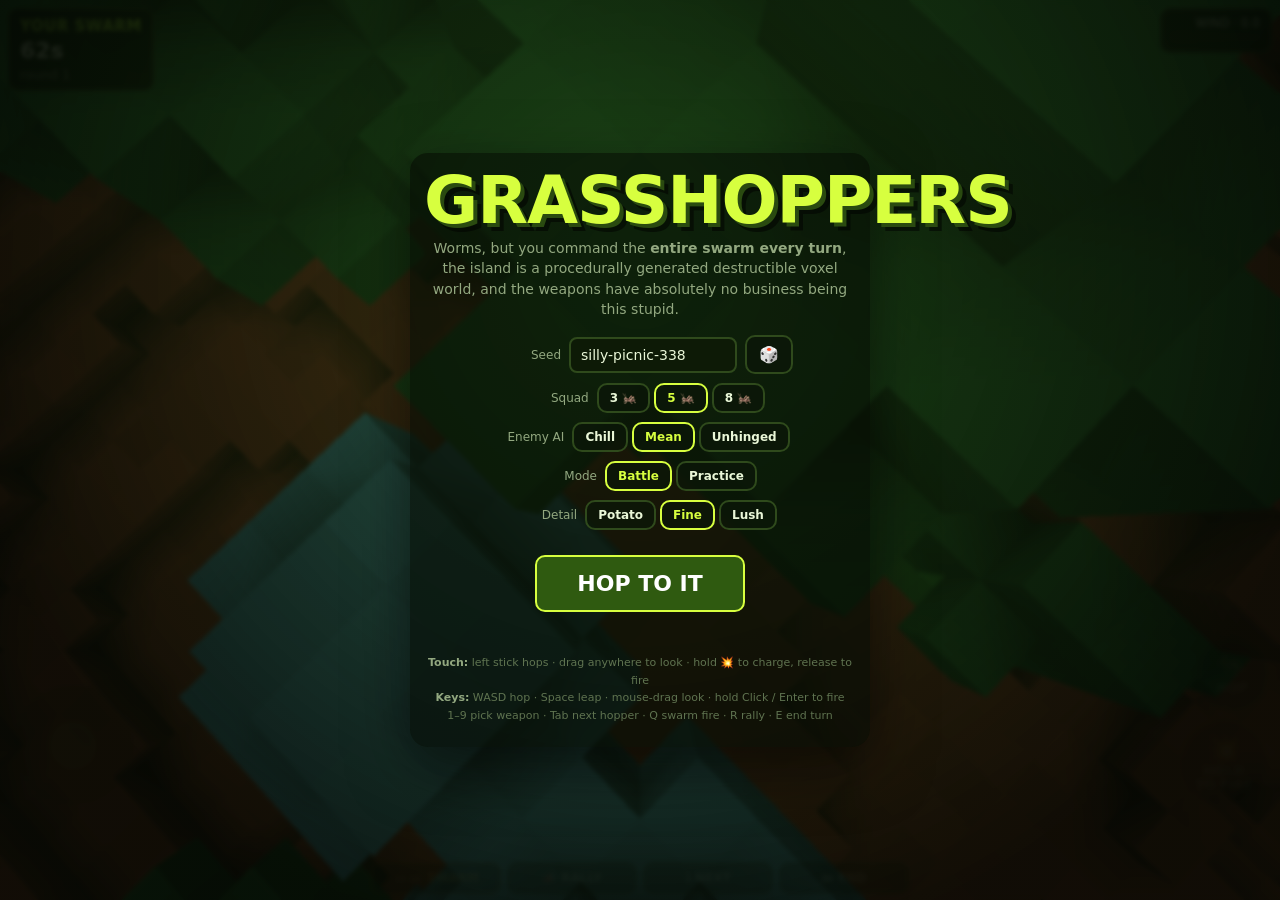
==== commit 525fdfb4: "Add Grasshoppers practice mode" ====
--- a/Grasshoppers/index.html
+++ b/Grasshoppers/index.html
@@ -276,9 +276,13 @@
       <label>Squad</label>
       <div class="seg" id="squadseg"></div>
     </div>
-    <div class="row">
+    <div class="row" id="diffrow">
       <label>Enemy AI</label>
       <div class="seg" id="diffseg"></div>
+    </div>
+    <div class="row">
+      <label>Mode</label>
+      <div class="seg" id="modeseg"></div>
     </div>
     <div class="row">
       <label>Detail</label>
@@ -1804,7 +1808,7 @@
 let ammo = [{}, {}];
 function resetAmmo() {
   ammo = [{}, {}];
-  for (const t of [0, 1]) for (const w of WEAPONS) ammo[t][w.id] = w.ammo;
+  for (const t of [0, 1]) for (const w of WEAPONS) ammo[t][w.id] = practice ? -1 : w.ammo;
 }
 function haveAmmo(team, w) { return ammo[team][w.id] !== 0; }
 function useAmmo(team, w, n) {
@@ -2993,6 +2997,7 @@
 let turnTeam = TEAM_A;
 let turnClock = TURN_TIME;
 let round = 1;
+let practice = false;
 let turnState = 'menu';          // menu | play | settle | over
 let settleT = 0;
 let selected = null;
@@ -3263,7 +3268,7 @@
 /* ------------------------------------------------------------- turn engine */
 function beginTurn(team) {
   turnTeam = team;
-  turnClock = TURN_TIME;
+  turnClock = practice ? Infinity : TURN_TIME;
   turnState = 'play';
   rollWind();
   for (const u of units) {
@@ -3302,6 +3307,7 @@
 
 function nextTurn() {
   if (checkWin()) return;
+  if (practice) { beginTurn(playerTeam); return; }
   const nt = 1 - turnTeam;
   if (nt === playerTeam) {
     round++;
@@ -3319,6 +3325,7 @@
 }
 
 function checkWin() {
+  if (practice) return false;
   const a = aliveOf(TEAM_A).length, b = aliveOf(TEAM_B).length;
   if (a > 0 && b > 0) return false;
   turnState = 'over';
@@ -3343,9 +3350,9 @@
   elTurnWho.textContent = turnTeam === playerTeam ? 'YOUR SWARM' : TEAMNAME[turnTeam];
   elTurnWho.style.color = turnTeam === TEAM_A ? '#b6ff3b' : '#ff5fa8';
   const c = Math.max(0, Math.ceil(turnClock));
-  elClock.textContent = turnState === 'settle' ? '…' : (c + 's');
-  elClock.className = c <= 10 ? 'low' : '';
-  elRound.textContent = 'round ' + round + (slimeY > 0 ? ' ☣' : '');
+  elClock.textContent = turnState === 'settle' ? '…' : (practice ? '∞' : (c + 's'));
+  elClock.className = !practice && c <= 10 ? 'low' : '';
+  elRound.textContent = practice ? 'PRACTICE' : ('round ' + round + (slimeY > 0 ? ' ☣' : ''));
   const wm = Math.hypot(windX, windZ);
   const arrow = windX > 1 ? '→' : windX < -1 ? '←' : '·';
   elWindTxt.textContent = 'WIND ' + arrow + ' ' + wm.toFixed(1);
@@ -3631,7 +3638,7 @@
 function placeArmies(n) {
   units.length = 0;
   const cand = spawnCandidates();
-  if (cand.length < n * 2 + 4) return false;
+  if (cand.length < (practice ? n : n * 2) + 4) return false;
   cand.sort((a, b) => a.x - b.x);
   const cut = Math.floor(cand.length * 0.38);
   let left = cand.slice(0, cut);
@@ -3653,11 +3660,12 @@
       names[(team * n + i) % names.length])));
   };
   take(left, TEAM_A);
-  take(right, TEAM_B);
+  if (!practice) take(right, TEAM_B);
   return true;
 }
 
 function startGame(seed) {
+  practice = practiceMode;
   seedText = seed;
   $('gameover').classList.add('hidden');
   shots.length = 0; parts.length = 0; debris.length = 0;
@@ -3705,13 +3713,17 @@
   });
 }
 
-let squadIdx = 1, diffIdx = 1, qualIdx = 1;
+let squadIdx = 1, diffIdx = 1, qualIdx = 1, practiceMode = false;
 const SQUADS = [3, 5, 8];
 
 function initMenu() {
   $('seedin').value = randomSeed();
   seg($('squadseg'), SQUADS.map(n => n + ' 🦗'), () => squadIdx, i => { squadIdx = i; squadSize = SQUADS[i]; });
   seg($('diffseg'), DIFFS.map(d => d.label), () => diffIdx, i => { diffIdx = i; diff = DIFFS[i]; });
+  seg($('modeseg'), ['Battle', 'Practice'], () => practiceMode ? 1 : 0, i => {
+    practiceMode = i === 1;
+    $('diffrow').style.display = practiceMode ? 'none' : '';
+  });
   seg($('qualseg'), QUALS.map(q => q.name), () => qualIdx, i => {
     qualIdx = i; Object.assign(Q, QUALS[i]); resize();
   });
